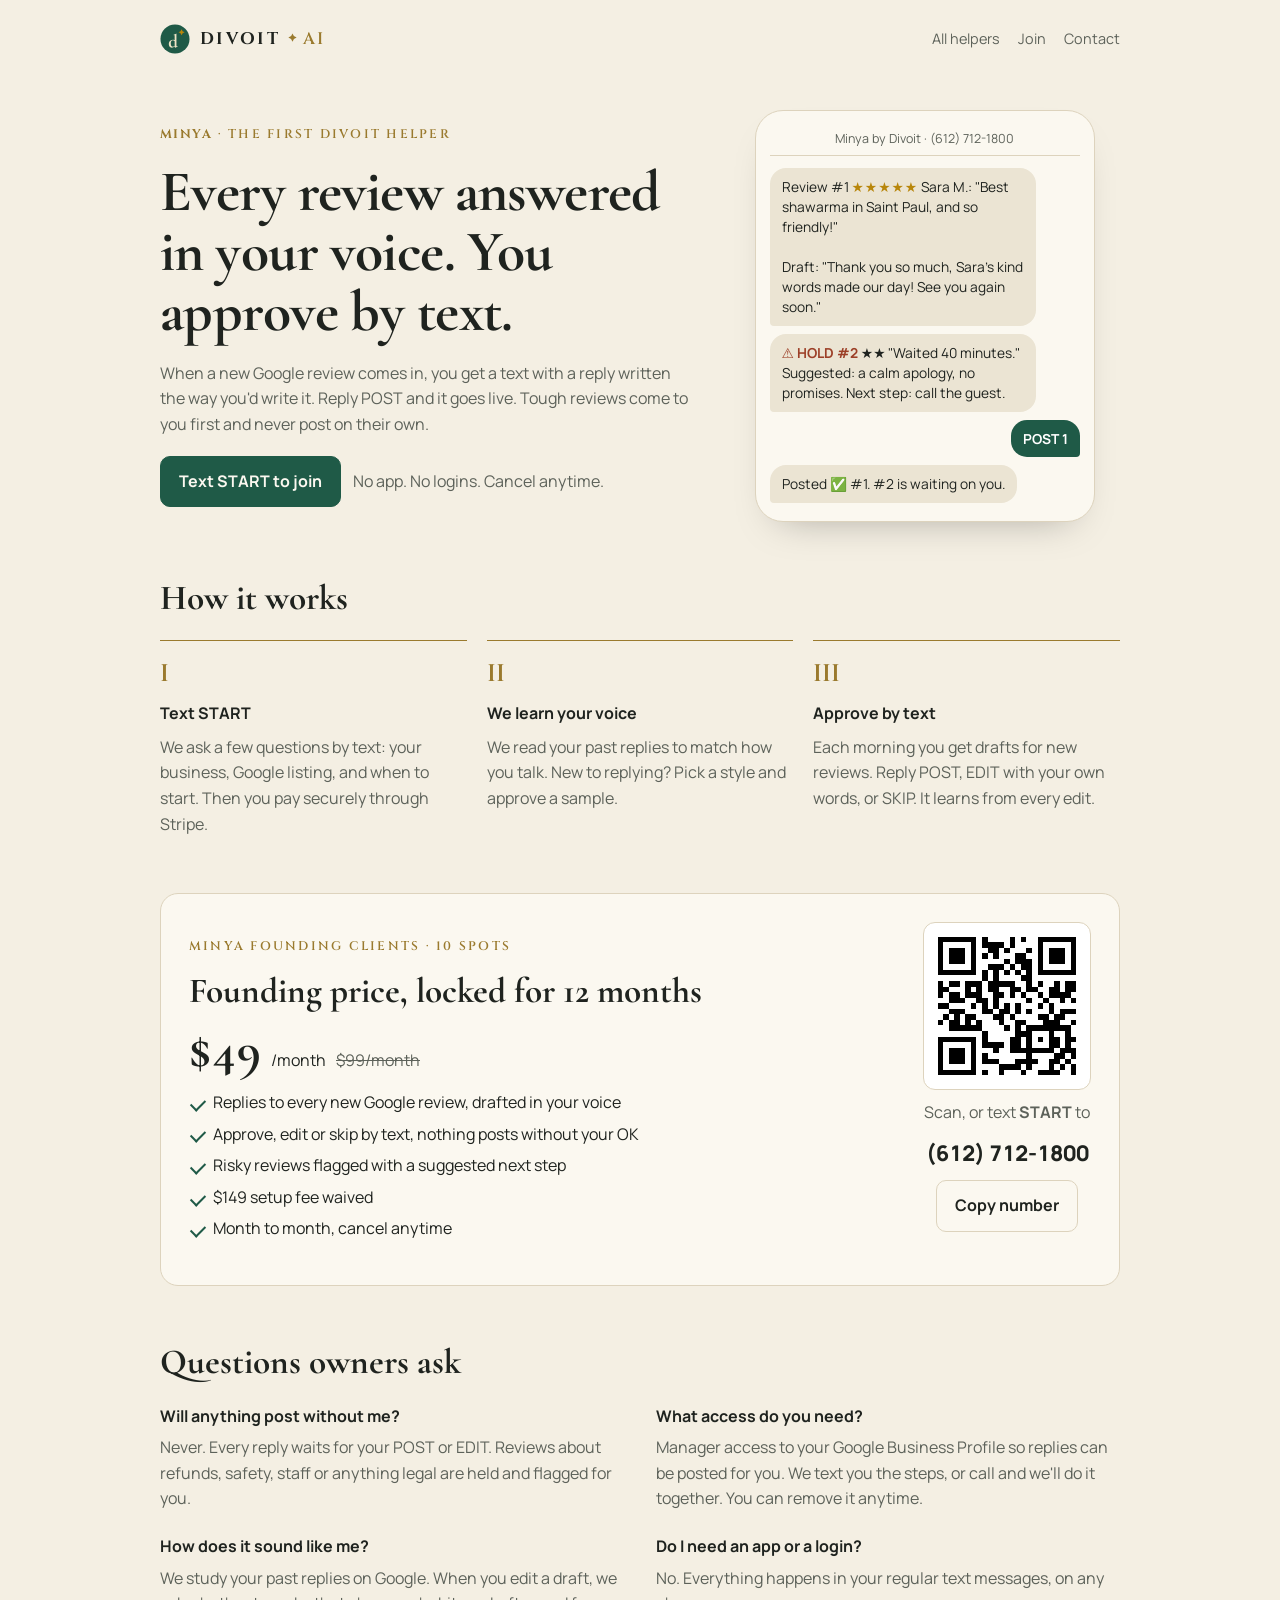
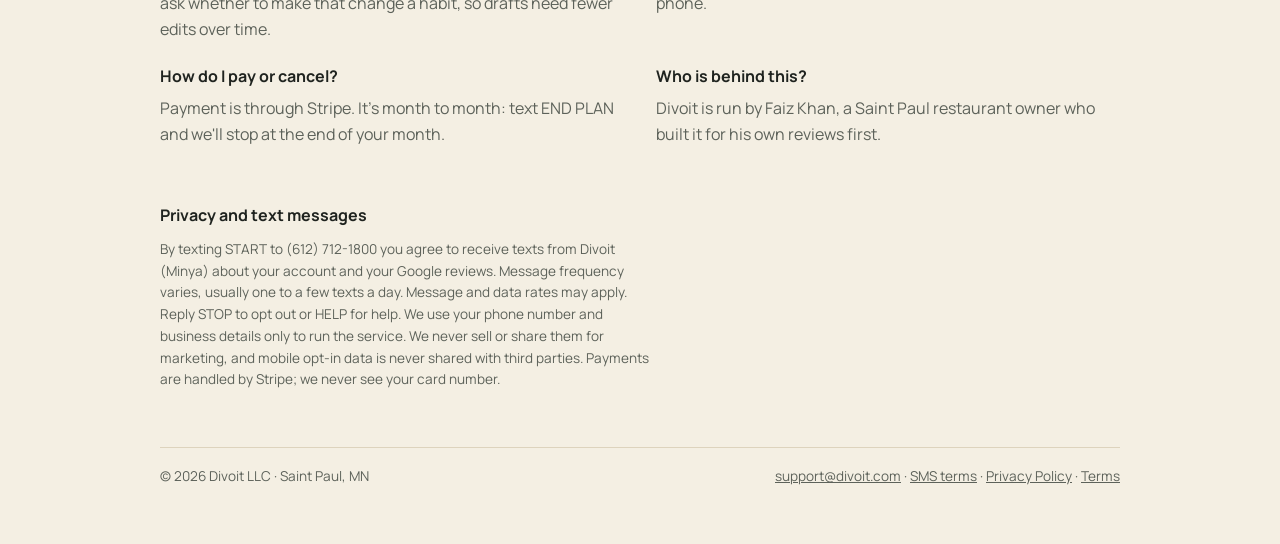
==== minya/index.html @ c3c73000 "Divoit AI mark: lowercase d with gold spark Co-Authored-By: Claude Opus 5.5 <noreply@anthropic.com> " ====
<!doctype html>
<html lang="en">
<head>
<meta charset="utf-8">
<meta name="viewport" content="width=device-width,initial-scale=1,viewport-fit=cover">
<title>Minya by Divoit · Google review replies you approve by text</title>
<meta name="description" content="Minya, the first Divoit helper, answers every Google review in your voice. You get a text, reply POST, and it goes live. Founding price $49/month.">
<meta property="og:title" content="Minya by Divoit · Google review replies you approve by text">
<meta property="og:description" content="Minya, the first Divoit helper, answers every Google review in your voice. You get a text, reply POST, and it goes live. Founding price $49/month.">
<meta property="og:url" content="https://divoit.com/minya/">
<meta property="og:type" content="website">
<link rel="canonical" href="https://divoit.com/minya/">
<link rel="icon" href="data:image/svg+xml,%3Csvg xmlns='http://www.w3.org/2000/svg' viewBox='0 0 64 64'%3E%3Ccircle cx='32' cy='32' r='31' fill='%231f5a47'/%3E%3Cpath d='M25.175236806495267 50.45940460081191Q23.42963464140731 50.45940460081191 21.988497970230043 49.52571041948579Q20.547361299052778 48.59201623815967 19.6745602165088 46.826116373477674Q18.801759133964822 45.06021650879567 18.801759133964822 42.54330175913396Q18.801759133964822 40.06698240866035 19.694857916102848 38.38227334235453Q20.58795669824087 36.69756427604871 21.988497970230043 35.68267929634641Q23.38903924221922 34.66779431664411 25.0128552097429 34.200947225981054Q26.636671177266578 33.734100135317995 28.098105548037893 33.734100135317995Q29.559539918809207 33.734100135317995 30.817997293640058 34.09945872801082Q32.07645466847091 34.46481732070365 33.09133964817321 34.99255751014885L32.15764546684709 38.2807848443843Q31.30514208389716 36.45399188092016 30.209066305818677 35.621786197564276Q29.112990527740195 34.78958051420839 27.48917456021651 34.78958051420839Q25.41880920162382 34.78958051420839 24.20094722598106 36.23071718538566Q22.9830852503383 37.67185385656292 22.9830852503383 41.24424898511502Q22.9830852503383 43.55818673883626 23.551420838971588 45.182002706359945Q24.119756427604877 46.80581867388363 25.134641407307175 47.658322056833555Q26.149526387009473 48.51082543978349 27.407983761840327 48.51082543978349Q29.03179972936401 48.51082543978349 30.24966170500677 47.61772665764546Q31.467523680649528 46.724627875507444 32.604194857916106 45.46617050067659L33.01014884979703 45.83152909336942Q32.15764546684709 46.80581867388363 31.00067658998647 47.88159675236807Q29.84370771312585 48.9573748308525 28.402571041948583 49.708389715832205Q26.961434370771315 50.45940460081191 25.175236806495267 50.45940460081191ZM35.080514208389715 21.027740189445193V45.22259810554804Q35.080514208389715 46.60284167794317 35.344384303112314 47.17117726657645Q35.60825439783491 47.73951285520974 36.21718538565629 47.73951285520974Q36.50135317997294 47.73951285520974 36.927604871447905 47.61772665764546Q37.35385656292287 47.49594046008119 37.88159675236807 47.292963464140726Q38.003382949932345 47.21177266576454 38.12516914749662 47.43504736129905Q38.2469553450609 47.658322056833555 38.16576454668471 47.73951285520974L32.563599458728014 50.45940460081191Q32.44181326116374 50.5 32.36062246278755 50.5Q31.954668470906633 50.5 31.60960757780785 49.4851150202977Q31.264546684709067 48.470230040595396 31.264546684709067 46.60284167794317V26.02097428958051Q31.264546684709067 24.640730717185384 31.020974289580515 24.011502029769957Q30.777401894451966 23.38227334235453 30.0872801082544 23.38227334235453Q29.80311231393776 23.38227334235453 29.417456021650885 23.504059539918806Q29.03179972936401 23.625845737483083 28.585250338294998 23.828822733423543Q28.42286874154263 23.869418132611635 28.301082543978353 23.625845737483083Q28.179296346414077 23.38227334235453 28.26048714479026 23.341677943166438L34.22801082543979 20.54059539918809Q34.30920162381597 20.499999999999996 34.39039242219216 20.499999999999996Q34.59336941813261 20.499999999999996 34.83694181326116 20.68267929634641Q35.080514208389715 20.865358592692825 35.080514208389715 21.027740189445193Z' fill='%23efe4c6'/%3E%3Cpath d='M46,11.0 Q47.3,16.2 52.5,17.5 Q47.3,18.8 46,24.0 Q44.7,18.8 39.5,17.5 Q44.7,16.2 46,11.0 Z' fill='%23e3b955'/%3E%3C/svg%3E">
<link rel="preconnect" href="https://fonts.googleapis.com">
<link rel="preconnect" href="https://fonts.gstatic.com" crossorigin>
<link rel="stylesheet" href="https://fonts.googleapis.com/css2?family=Cinzel:wght@500;600;700&family=Cormorant+Garamond:wght@600;700&family=Manrope:wght@400;500;600;700;800&display=swap">
<style>
:root{
  --bg:#f4efe3; --surface:#fbf8f0; --line:#ddd3bd; --fg:#1f231f; --muted:#5d625a;
  --accent:#1f5a47; --accent-ink:#fbf8f0; --gold:#9a7a2e; --gold-soft:#efe4c6;
  --bubble-in:#ebe4d3; --bubble-out:#1f5a47; --bubble-out-ink:#ffffff; --star:#b8860b; --hold:#9c3f27;
  --font-rune:"Cinzel", "Trajan Pro", Georgia, serif;
  --font-display:"Cormorant Garamond", Georgia, "Times New Roman", serif;
  --font-ui:"Manrope", ui-sans-serif, system-ui, -apple-system, "Segoe UI", sans-serif;
}
@media (prefers-color-scheme: dark){:root:not([data-theme="light"]){
  --bg:#121614; --surface:#1a201c; --line:#2f3832; --fg:#ece6d6; --muted:#a7a596;
  --accent:#6cc4a3; --accent-ink:#0f1512; --gold:#d6b765; --gold-soft:#2c2a1e;
  --bubble-in:#252c27; --bubble-out:#2f7d63; --bubble-out-ink:#ffffff; --star:#e3b955; --hold:#ec8a6c; color-scheme:dark}}
:root[data-theme="dark"]{
  --bg:#121614; --surface:#1a201c; --line:#2f3832; --fg:#ece6d6; --muted:#a7a596;
  --accent:#6cc4a3; --accent-ink:#0f1512; --gold:#d6b765; --gold-soft:#2c2a1e;
  --bubble-in:#252c27; --bubble-out:#2f7d63; --bubble-out-ink:#ffffff; --star:#e3b955; --hold:#ec8a6c; color-scheme:dark}
*{box-sizing:border-box}
body{margin:0;background:var(--bg);color:var(--fg);font-family:var(--font-ui);font-size:16px;line-height:1.6;
  padding-left:max(16px, env(safe-area-inset-left, 0px));padding-right:max(16px, env(safe-area-inset-right, 0px));padding-block:24px 56px}
.wrap{max-width:960px;margin:0 auto;display:flex;flex-direction:column;gap:56px}
h1,h2,h3{margin:0;text-wrap:balance}
h1{font-family:var(--font-display);font-weight:700;font-size:clamp(2.3rem,5.4vw,3.6rem);line-height:1.04;letter-spacing:-0.01em}
h2{font-family:var(--font-display);font-weight:700;font-size:clamp(1.6rem,3.2vw,2.2rem);line-height:1.12}
h3{font-size:1rem;font-weight:700}
p{margin:0;max-width:62ch}
a{color:inherit}
.muted{color:var(--muted)}
.eyebrow{font-family:var(--font-rune);font-size:.78rem;letter-spacing:.18em;text-transform:uppercase;font-weight:600;color:var(--gold)}
.top{display:flex;justify-content:space-between;align-items:center;gap:12px;flex-wrap:wrap}
.brand{display:flex;align-items:center;gap:10px;font-family:var(--font-rune);font-weight:700;letter-spacing:.14em;text-decoration:none;font-size:1.05rem}
.brand svg{width:30px;height:30px;flex:none}.brand span svg{width:9px;height:9px;display:inline-block;vertical-align:.12em}
.nav{display:flex;gap:18px;font-size:.9rem}
.nav a{text-decoration:none;color:var(--muted)}
.nav a:hover{color:var(--fg)}
.rule{display:flex;align-items:center;gap:14px;color:var(--gold)}
.rule::before,.rule::after{content:"";flex:1;height:1px;background:linear-gradient(90deg,transparent,var(--gold),transparent);opacity:.7}
.rule span{font-size:.9rem;letter-spacing:.4em}
.btn{font:inherit;font-weight:700;border-radius:10px;padding:12px 18px;border:1px solid var(--accent);background:var(--accent);color:var(--accent-ink);text-decoration:none;cursor:pointer;display:inline-flex;align-items:center;gap:8px}
.btn.ghost{background:transparent;color:var(--fg);border-color:var(--line)}
.btn:focus-visible,a:focus-visible{outline:2px solid var(--accent);outline-offset:3px}
.num{font-variant-numeric:tabular-nums;font-weight:800}
footer{border-top:1px solid var(--line);padding-top:18px;font-size:.85rem;color:var(--muted);display:flex;flex-wrap:wrap;justify-content:space-between;gap:10px}
/* phone demo */
.phone{background:var(--surface);border:1px solid var(--line);border-radius:28px;padding:18px 14px;display:flex;flex-direction:column;gap:8px;max-width:340px;width:100%;justify-self:center;box-shadow:0 18px 40px -24px rgba(0,0,0,.35)}
.phone-top{text-align:center;font-size:.78rem;color:var(--muted);padding-bottom:6px;border-bottom:1px solid var(--line);margin-bottom:4px}
.b{max-width:86%;padding:9px 12px;border-radius:16px;font-size:.86rem;line-height:1.45}
.b.in{background:var(--bubble-in);align-self:flex-start;border-bottom-left-radius:4px}
.b.out{background:var(--bubble-out);color:var(--bubble-out-ink);align-self:flex-end;border-bottom-right-radius:4px;font-weight:700}
.stars{color:var(--star);letter-spacing:1px}
.hold{color:var(--hold);font-weight:700}
/* steps */
.steps{display:grid;grid-template-columns:repeat(3,minmax(0,1fr));gap:20px}
.step{display:flex;flex-direction:column;gap:8px;padding-top:14px;border-top:1px solid var(--gold)}
.step .n{font-family:var(--font-rune);font-weight:600;font-size:1.5rem;color:var(--gold)}
/* offer */
.offer{background:var(--surface);border:1px solid var(--line);border-radius:18px;padding:28px;display:grid;grid-template-columns:1fr auto;gap:28px;align-items:center}
.offer-copy{display:flex;flex-direction:column;gap:14px;min-width:0}
.price{display:flex;align-items:baseline;gap:10px;flex-wrap:wrap}
.price b{font-family:var(--font-display);font-size:3.2rem;line-height:1}
.price s{color:var(--muted)}
ul.ticks{list-style:none;margin:0;padding:0;display:flex;flex-direction:column;gap:6px}
ul.ticks li{padding-left:24px;position:relative}
ul.ticks li::before{content:"";position:absolute;left:2px;top:.55em;width:12px;height:7px;border-left:2px solid var(--accent);border-bottom:2px solid var(--accent);transform:rotate(-45deg)}
.join{display:flex;flex-direction:column;align-items:center;gap:10px;text-align:center}
.qr{width:168px;height:168px;background:#fff;border-radius:12px;padding:8px;border:1px solid var(--line);image-rendering:pixelated}
.phone-num{font-size:1.35rem}
.copy-note{font-size:.8rem;color:var(--muted);min-height:1.2em}
/* faq */
.faq{display:grid;grid-template-columns:repeat(2,minmax(0,1fr));gap:22px 32px}
.faq div{display:flex;flex-direction:column;gap:6px}
.legal{display:flex;flex-direction:column;gap:10px;font-size:.85rem;color:var(--muted)}
.legal h3{color:var(--fg)}
@media (max-width:760px){
  .hero,.offer{grid-template-columns:1fr}
  .steps,.faq{grid-template-columns:1fr}
  .wrap{gap:44px}
}

.hero{display:grid;grid-template-columns:1.15fr .85fr;gap:40px;align-items:center}
.hero-copy{display:flex;flex-direction:column;gap:18px;min-width:0}
.cta-row{display:flex;flex-wrap:wrap;gap:12px;align-items:center}
.pname{font-family:var(--font-rune);letter-spacing:.12em;font-weight:700;color:var(--gold)}
@media (max-width:760px){.hero,.offer{grid-template-columns:1fr}}
</style>
</head>
<body>
<div class="wrap">
  <div class="top">
    <a class="brand" href="/" aria-label="Divoit AI"><svg viewBox="0 0 64 64" aria-hidden="true"><circle cx="32" cy="32" r="31" fill="var(--accent)"/><path d="M25.175236806495267 50.45940460081191Q23.42963464140731 50.45940460081191 21.988497970230043 49.52571041948579Q20.547361299052778 48.59201623815967 19.6745602165088 46.826116373477674Q18.801759133964822 45.06021650879567 18.801759133964822 42.54330175913396Q18.801759133964822 40.06698240866035 19.694857916102848 38.38227334235453Q20.58795669824087 36.69756427604871 21.988497970230043 35.68267929634641Q23.38903924221922 34.66779431664411 25.0128552097429 34.200947225981054Q26.636671177266578 33.734100135317995 28.098105548037893 33.734100135317995Q29.559539918809207 33.734100135317995 30.817997293640058 34.09945872801082Q32.07645466847091 34.46481732070365 33.09133964817321 34.99255751014885L32.15764546684709 38.2807848443843Q31.30514208389716 36.45399188092016 30.209066305818677 35.621786197564276Q29.112990527740195 34.78958051420839 27.48917456021651 34.78958051420839Q25.41880920162382 34.78958051420839 24.20094722598106 36.23071718538566Q22.9830852503383 37.67185385656292 22.9830852503383 41.24424898511502Q22.9830852503383 43.55818673883626 23.551420838971588 45.182002706359945Q24.119756427604877 46.80581867388363 25.134641407307175 47.658322056833555Q26.149526387009473 48.51082543978349 27.407983761840327 48.51082543978349Q29.03179972936401 48.51082543978349 30.24966170500677 47.61772665764546Q31.467523680649528 46.724627875507444 32.604194857916106 45.46617050067659L33.01014884979703 45.83152909336942Q32.15764546684709 46.80581867388363 31.00067658998647 47.88159675236807Q29.84370771312585 48.9573748308525 28.402571041948583 49.708389715832205Q26.961434370771315 50.45940460081191 25.175236806495267 50.45940460081191ZM35.080514208389715 21.027740189445193V45.22259810554804Q35.080514208389715 46.60284167794317 35.344384303112314 47.17117726657645Q35.60825439783491 47.73951285520974 36.21718538565629 47.73951285520974Q36.50135317997294 47.73951285520974 36.927604871447905 47.61772665764546Q37.35385656292287 47.49594046008119 37.88159675236807 47.292963464140726Q38.003382949932345 47.21177266576454 38.12516914749662 47.43504736129905Q38.2469553450609 47.658322056833555 38.16576454668471 47.73951285520974L32.563599458728014 50.45940460081191Q32.44181326116374 50.5 32.36062246278755 50.5Q31.954668470906633 50.5 31.60960757780785 49.4851150202977Q31.264546684709067 48.470230040595396 31.264546684709067 46.60284167794317V26.02097428958051Q31.264546684709067 24.640730717185384 31.020974289580515 24.011502029769957Q30.777401894451966 23.38227334235453 30.0872801082544 23.38227334235453Q29.80311231393776 23.38227334235453 29.417456021650885 23.504059539918806Q29.03179972936401 23.625845737483083 28.585250338294998 23.828822733423543Q28.42286874154263 23.869418132611635 28.301082543978353 23.625845737483083Q28.179296346414077 23.38227334235453 28.26048714479026 23.341677943166438L34.22801082543979 20.54059539918809Q34.30920162381597 20.499999999999996 34.39039242219216 20.499999999999996Q34.59336941813261 20.499999999999996 34.83694181326116 20.68267929634641Q35.080514208389715 20.865358592692825 35.080514208389715 21.027740189445193Z" fill="var(--gold-soft)"/><path d="M46,11.0 Q47.3,16.2 52.5,17.5 Q47.3,18.8 46,24.0 Q44.7,18.8 39.5,17.5 Q44.7,16.2 46,11.0 Z" fill="var(--star)"/></svg><span>DIVOIT<svg viewBox="0 0 12 12" aria-hidden="true" style="margin:0 .35em 0 .45em"><path d="M6,0.5 Q7.1,4.9 11.5,6 Q7.1,7.1 6,11.5 Q4.9,7.1 0.5,6 Q4.9,4.9 6,0.5 Z" fill="var(--gold)"/></svg><span style="color:var(--gold);font-weight:600">AI</span></span></a>
    <nav class="nav" aria-label="Main"><a href="/#helpers">All helpers</a><a href="#join">Join</a><a href="mailto:support@divoit.com">Contact</a></nav>
  </div>

  <section class="hero">
    <div class="hero-copy">
      <span class="eyebrow"><span class="pname">Minya</span> · the first Divoit helper</span>
      <h1>Every review answered in your voice. You approve by text.</h1>
      <p class="muted">When a new Google review comes in, you get a text with a reply written the way you'd write it. Reply POST and it goes live. Tough reviews come to you first and never post on their own.</p>
      <div class="cta-row">
        <a class="btn" href="sms:+16127121800?&amp;body=START" id="smsBtn">Text START to join</a>
        <span class="muted">No app. No logins. Cancel anytime.</span>
      </div>
    </div>
    <div class="phone" aria-label="Example text conversation">
      <div class="phone-top">Minya by Divoit · (612) 712-1800</div>
      <div class="b in">Review #1 <span class="stars">★★★★★</span> Sara M.: "Best shawarma in Saint Paul, and so friendly!"<br><br>Draft: "Thank you so much, Sara's kind words made our day! See you again soon."</div>
      <div class="b in"><span class="hold">⚠️ HOLD #2</span> ★★ "Waited 40 minutes."<br>Suggested: a calm apology, no promises. Next step: call the guest.</div>
      <div class="b out">POST 1</div>
      <div class="b in">Posted ✅ #1. #2 is waiting on you.</div>
    </div>
  </section>

  <section aria-labelledby="howH" style="display:flex;flex-direction:column;gap:22px">
    <h2 id="howH">How it works</h2>
    <div class="steps">
      <div class="step"><span class="n">I</span><h3>Text START</h3><p class="muted">We ask a few questions by text: your business, Google listing, and when to start. Then you pay securely through Stripe.</p></div>
      <div class="step"><span class="n">II</span><h3>We learn your voice</h3><p class="muted">We read your past replies to match how you talk. New to replying? Pick a style and approve a sample.</p></div>
      <div class="step"><span class="n">III</span><h3>Approve by text</h3><p class="muted">Each morning you get drafts for new reviews. Reply POST, EDIT with your own words, or SKIP. It learns from every edit.</p></div>
    </div>
  </section>

  <section class="offer" id="join" aria-labelledby="offerH">
    <div class="offer-copy">
      <span class="eyebrow">Minya founding clients · 10 spots</span>
      <h2 id="offerH">Founding price, locked for 12 months</h2>
      <div class="price"><b class="num">$49</b><span>/month</span><s>$99/month</s></div>
      <ul class="ticks">
        <li>Replies to every new Google review, drafted in your voice</li>
        <li>Approve, edit or skip by text, nothing posts without your OK</li>
        <li>Risky reviews flagged with a suggested next step</li>
        <li>$149 setup fee waived</li>
        <li>Month to month, cancel anytime</li>
      </ul>
    </div>
    <div class="join">
      <img class="qr" alt="QR code that opens a text to (612) 712-1800 with START" src="[data-uri]">
      <span class="muted">Scan, or text <b>START</b> to</span>
      <span class="phone-num num" id="num">(612) 712-1800</span>
      <button class="btn ghost" type="button" id="copyBtn">Copy number</button>
      <span class="copy-note" id="copyNote" aria-live="polite"></span>
    </div>
  </section>

  <section aria-labelledby="faqH" style="display:flex;flex-direction:column;gap:22px">
    <h2 id="faqH">Questions owners ask</h2>
    <div class="faq">
      <div><h3>Will anything post without me?</h3><p class="muted">Never. Every reply waits for your POST or EDIT. Reviews about refunds, safety, staff or anything legal are held and flagged for you.</p></div>
      <div><h3>What access do you need?</h3><p class="muted">Manager access to your Google Business Profile so replies can be posted for you. We text you the steps, or call and we'll do it together. You can remove it anytime.</p></div>
      <div><h3>How does it sound like me?</h3><p class="muted">We study your past replies on Google. When you edit a draft, we ask whether to make that change a habit, so drafts need fewer edits over time.</p></div>
      <div><h3>Do I need an app or a login?</h3><p class="muted">No. Everything happens in your regular text messages, on any phone.</p></div>
      <div><h3>How do I pay or cancel?</h3><p class="muted">Payment is through Stripe. It's month to month: text END PLAN and we'll stop at the end of your month.</p></div>
      <div><h3>Who is behind this?</h3><p class="muted">Divoit is run by Faiz Khan, a Saint Paul restaurant owner who built it for his own reviews first.</p></div>
    </div>
  </section>

  <section class="legal" id="privacy" aria-labelledby="privH">
    <h3 id="privH">Privacy and text messages</h3>
    <p>By texting START to (612) 712-1800 you agree to receive texts from Divoit (Minya) about your account and your Google reviews. Message frequency varies, usually one to a few texts a day. Message and data rates may apply. Reply STOP to opt out or HELP for help. We use your phone number and business details only to run the service. We never sell or share them for marketing, and mobile opt-in data is never shared with third parties. Payments are handled by Stripe; we never see your card number.</p>
  </section>

  <footer><span>© 2026 Divoit LLC · Saint Paul, MN</span><span><a href="mailto:support@divoit.com">support@divoit.com</a> · <a href="#privacy">SMS terms</a> · <a href="/privacy/">Privacy Policy</a> · <a href="/terms/">Terms</a></span></footer>
</div>

<script>
document.getElementById("copyBtn").addEventListener("click", async () => {
  const note = document.getElementById("copyNote");
  try { await navigator.clipboard.writeText("+16127121800"); note.textContent = "Number copied. Text START to it."; }
  catch (e) {
    const r = document.createRange(); r.selectNodeContents(document.getElementById("num"));
    const s = getSelection(); s.removeAllRanges(); s.addRange(r);
    note.textContent = "Number selected. Copy it, then text START.";
  }
});
</script>
</body>
</html>
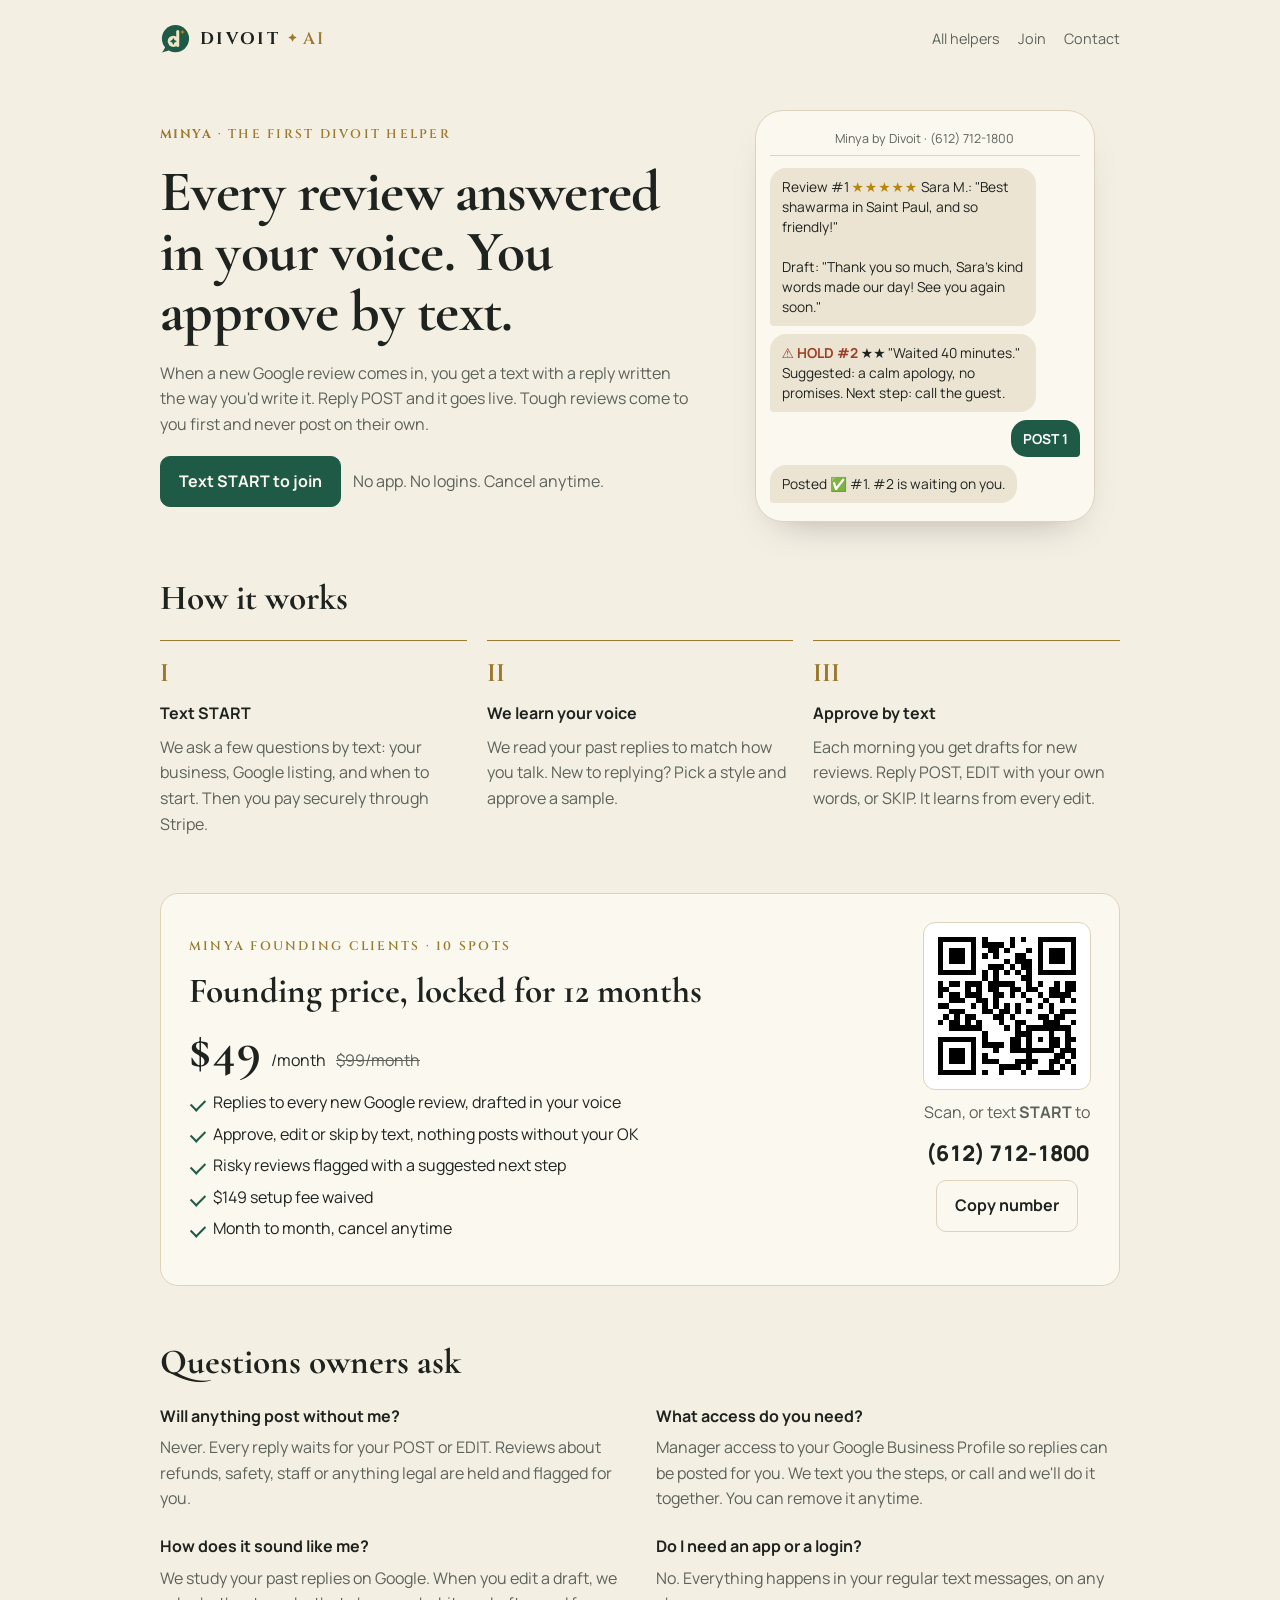
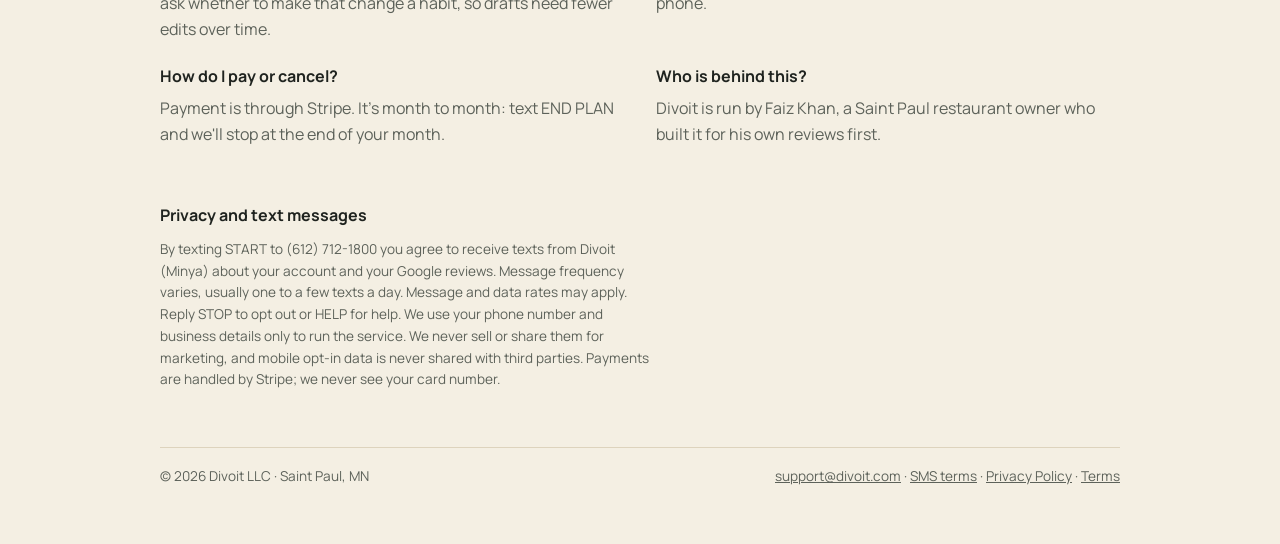
==== commit b9fe0713: "Divoit AI mark: chat-bubble badge with spark-hollow d Co-Authored-By: Claude Opus 5.5 <noreply@anthr" ====
--- a/minya/index.html
+++ b/minya/index.html
@@ -10,7 +10,7 @@
 <meta property="og:url" content="https://divoit.com/minya/">
 <meta property="og:type" content="website">
 <link rel="canonical" href="https://divoit.com/minya/">
-<link rel="icon" href="data:image/svg+xml,%3Csvg xmlns='http://www.w3.org/2000/svg' viewBox='0 0 64 64'%3E%3Ccircle cx='32' cy='32' r='31' fill='%231f5a47'/%3E%3Cpath d='M25.175236806495267 50.45940460081191Q23.42963464140731 50.45940460081191 21.988497970230043 49.52571041948579Q20.547361299052778 48.59201623815967 19.6745602165088 46.826116373477674Q18.801759133964822 45.06021650879567 18.801759133964822 42.54330175913396Q18.801759133964822 40.06698240866035 19.694857916102848 38.38227334235453Q20.58795669824087 36.69756427604871 21.988497970230043 35.68267929634641Q23.38903924221922 34.66779431664411 25.0128552097429 34.200947225981054Q26.636671177266578 33.734100135317995 28.098105548037893 33.734100135317995Q29.559539918809207 33.734100135317995 30.817997293640058 34.09945872801082Q32.07645466847091 34.46481732070365 33.09133964817321 34.99255751014885L32.15764546684709 38.2807848443843Q31.30514208389716 36.45399188092016 30.209066305818677 35.621786197564276Q29.112990527740195 34.78958051420839 27.48917456021651 34.78958051420839Q25.41880920162382 34.78958051420839 24.20094722598106 36.23071718538566Q22.9830852503383 37.67185385656292 22.9830852503383 41.24424898511502Q22.9830852503383 43.55818673883626 23.551420838971588 45.182002706359945Q24.119756427604877 46.80581867388363 25.134641407307175 47.658322056833555Q26.149526387009473 48.51082543978349 27.407983761840327 48.51082543978349Q29.03179972936401 48.51082543978349 30.24966170500677 47.61772665764546Q31.467523680649528 46.724627875507444 32.604194857916106 45.46617050067659L33.01014884979703 45.83152909336942Q32.15764546684709 46.80581867388363 31.00067658998647 47.88159675236807Q29.84370771312585 48.9573748308525 28.402571041948583 49.708389715832205Q26.961434370771315 50.45940460081191 25.175236806495267 50.45940460081191ZM35.080514208389715 21.027740189445193V45.22259810554804Q35.080514208389715 46.60284167794317 35.344384303112314 47.17117726657645Q35.60825439783491 47.73951285520974 36.21718538565629 47.73951285520974Q36.50135317997294 47.73951285520974 36.927604871447905 47.61772665764546Q37.35385656292287 47.49594046008119 37.88159675236807 47.292963464140726Q38.003382949932345 47.21177266576454 38.12516914749662 47.43504736129905Q38.2469553450609 47.658322056833555 38.16576454668471 47.73951285520974L32.563599458728014 50.45940460081191Q32.44181326116374 50.5 32.36062246278755 50.5Q31.954668470906633 50.5 31.60960757780785 49.4851150202977Q31.264546684709067 48.470230040595396 31.264546684709067 46.60284167794317V26.02097428958051Q31.264546684709067 24.640730717185384 31.020974289580515 24.011502029769957Q30.777401894451966 23.38227334235453 30.0872801082544 23.38227334235453Q29.80311231393776 23.38227334235453 29.417456021650885 23.504059539918806Q29.03179972936401 23.625845737483083 28.585250338294998 23.828822733423543Q28.42286874154263 23.869418132611635 28.301082543978353 23.625845737483083Q28.179296346414077 23.38227334235453 28.26048714479026 23.341677943166438L34.22801082543979 20.54059539918809Q34.30920162381597 20.499999999999996 34.39039242219216 20.499999999999996Q34.59336941813261 20.499999999999996 34.83694181326116 20.68267929634641Q35.080514208389715 20.865358592692825 35.080514208389715 21.027740189445193Z' fill='%23efe4c6'/%3E%3Cpath d='M46,11.0 Q47.3,16.2 52.5,17.5 Q47.3,18.8 46,24.0 Q44.7,18.8 39.5,17.5 Q44.7,16.2 46,11.0 Z' fill='%23e3b955'/%3E%3C/svg%3E">
+<link rel="icon" href="data:image/svg+xml,%3Csvg xmlns='http://www.w3.org/2000/svg' viewBox='0 0 64 64'%3E%3Ccircle cx='33' cy='31' r='29' fill='%231f5a47'/%3E%3Cpath d='M12,46 Q9,57 3,61 Q15,60 22,54 Z' fill='%231f5a47'/%3E%3Ccircle cx='28.5' cy='37' r='12' fill='%23efe4c6'/%3E%3Crect x='34.6' y='13' width='6.4' height='36' rx='3.2' fill='%23efe4c6'/%3E%3Cpath d='M28.5,29.3 Q29.809,35.691 36.2,37 Q29.809,38.309 28.5,44.7 Q27.191,38.309 20.8,37 Q27.191,35.691 28.5,29.3 Z' fill='%231f5a47'/%3E%3Cpath d='M48,12.2 Q48.96,16.04 52.8,17 Q48.96,17.96 48,21.8 Q47.04,17.96 43.2,17 Q47.04,16.04 48,12.2 Z' fill='%23e3b955'/%3E%3C/svg%3E">
 <link rel="preconnect" href="https://fonts.googleapis.com">
 <link rel="preconnect" href="https://fonts.gstatic.com" crossorigin>
 <link rel="stylesheet" href="https://fonts.googleapis.com/css2?family=Cinzel:wght@500;600;700&family=Cormorant+Garamond:wght@600;700&family=Manrope:wght@400;500;600;700;800&display=swap">
@@ -103,7 +103,7 @@
 <body>
 <div class="wrap">
   <div class="top">
-    <a class="brand" href="/" aria-label="Divoit AI"><svg viewBox="0 0 64 64" aria-hidden="true"><circle cx="32" cy="32" r="31" fill="var(--accent)"/><path d="M25.175236806495267 50.45940460081191Q23.42963464140731 50.45940460081191 21.988497970230043 49.52571041948579Q20.547361299052778 48.59201623815967 19.6745602165088 46.826116373477674Q18.801759133964822 45.06021650879567 18.801759133964822 42.54330175913396Q18.801759133964822 40.06698240866035 19.694857916102848 38.38227334235453Q20.58795669824087 36.69756427604871 21.988497970230043 35.68267929634641Q23.38903924221922 34.66779431664411 25.0128552097429 34.200947225981054Q26.636671177266578 33.734100135317995 28.098105548037893 33.734100135317995Q29.559539918809207 33.734100135317995 30.817997293640058 34.09945872801082Q32.07645466847091 34.46481732070365 33.09133964817321 34.99255751014885L32.15764546684709 38.2807848443843Q31.30514208389716 36.45399188092016 30.209066305818677 35.621786197564276Q29.112990527740195 34.78958051420839 27.48917456021651 34.78958051420839Q25.41880920162382 34.78958051420839 24.20094722598106 36.23071718538566Q22.9830852503383 37.67185385656292 22.9830852503383 41.24424898511502Q22.9830852503383 43.55818673883626 23.551420838971588 45.182002706359945Q24.119756427604877 46.80581867388363 25.134641407307175 47.658322056833555Q26.149526387009473 48.51082543978349 27.407983761840327 48.51082543978349Q29.03179972936401 48.51082543978349 30.24966170500677 47.61772665764546Q31.467523680649528 46.724627875507444 32.604194857916106 45.46617050067659L33.01014884979703 45.83152909336942Q32.15764546684709 46.80581867388363 31.00067658998647 47.88159675236807Q29.84370771312585 48.9573748308525 28.402571041948583 49.708389715832205Q26.961434370771315 50.45940460081191 25.175236806495267 50.45940460081191ZM35.080514208389715 21.027740189445193V45.22259810554804Q35.080514208389715 46.60284167794317 35.344384303112314 47.17117726657645Q35.60825439783491 47.73951285520974 36.21718538565629 47.73951285520974Q36.50135317997294 47.73951285520974 36.927604871447905 47.61772665764546Q37.35385656292287 47.49594046008119 37.88159675236807 47.292963464140726Q38.003382949932345 47.21177266576454 38.12516914749662 47.43504736129905Q38.2469553450609 47.658322056833555 38.16576454668471 47.73951285520974L32.563599458728014 50.45940460081191Q32.44181326116374 50.5 32.36062246278755 50.5Q31.954668470906633 50.5 31.60960757780785 49.4851150202977Q31.264546684709067 48.470230040595396 31.264546684709067 46.60284167794317V26.02097428958051Q31.264546684709067 24.640730717185384 31.020974289580515 24.011502029769957Q30.777401894451966 23.38227334235453 30.0872801082544 23.38227334235453Q29.80311231393776 23.38227334235453 29.417456021650885 23.504059539918806Q29.03179972936401 23.625845737483083 28.585250338294998 23.828822733423543Q28.42286874154263 23.869418132611635 28.301082543978353 23.625845737483083Q28.179296346414077 23.38227334235453 28.26048714479026 23.341677943166438L34.22801082543979 20.54059539918809Q34.30920162381597 20.499999999999996 34.39039242219216 20.499999999999996Q34.59336941813261 20.499999999999996 34.83694181326116 20.68267929634641Q35.080514208389715 20.865358592692825 35.080514208389715 21.027740189445193Z" fill="var(--gold-soft)"/><path d="M46,11.0 Q47.3,16.2 52.5,17.5 Q47.3,18.8 46,24.0 Q44.7,18.8 39.5,17.5 Q44.7,16.2 46,11.0 Z" fill="var(--star)"/></svg><span>DIVOIT<svg viewBox="0 0 12 12" aria-hidden="true" style="margin:0 .35em 0 .45em"><path d="M6,0.5 Q7.1,4.9 11.5,6 Q7.1,7.1 6,11.5 Q4.9,7.1 0.5,6 Q4.9,4.9 6,0.5 Z" fill="var(--gold)"/></svg><span style="color:var(--gold);font-weight:600">AI</span></span></a>
+    <a class="brand" href="/" aria-label="Divoit AI"><svg viewBox="0 0 64 64" aria-hidden="true"><circle cx="33" cy="31" r="29" fill="var(--accent)"/><path d="M12,46 Q9,57 3,61 Q15,60 22,54 Z" fill="var(--accent)"/><circle cx="28.5" cy="37" r="12" fill="var(--gold-soft)"/><rect x="34.6" y="13" width="6.4" height="36" rx="3.2" fill="var(--gold-soft)"/><path d="M28.5,29.3 Q29.809,35.691 36.2,37 Q29.809,38.309 28.5,44.7 Q27.191,38.309 20.8,37 Q27.191,35.691 28.5,29.3 Z" fill="var(--accent)"/><path d="M48,12.2 Q48.96,16.04 52.8,17 Q48.96,17.96 48,21.8 Q47.04,17.96 43.2,17 Q47.04,16.04 48,12.2 Z" fill="var(--star)"/></svg><span>DIVOIT<svg viewBox="0 0 12 12" aria-hidden="true" style="margin:0 .35em 0 .45em"><path d="M6,0.5 Q7.1,4.9 11.5,6 Q7.1,7.1 6,11.5 Q4.9,7.1 0.5,6 Q4.9,4.9 6,0.5 Z" fill="var(--gold)"/></svg><span style="color:var(--gold);font-weight:600">AI</span></span></a>
     <nav class="nav" aria-label="Main"><a href="/#helpers">All helpers</a><a href="#join">Join</a><a href="mailto:support@divoit.com">Contact</a></nav>
   </div>
 
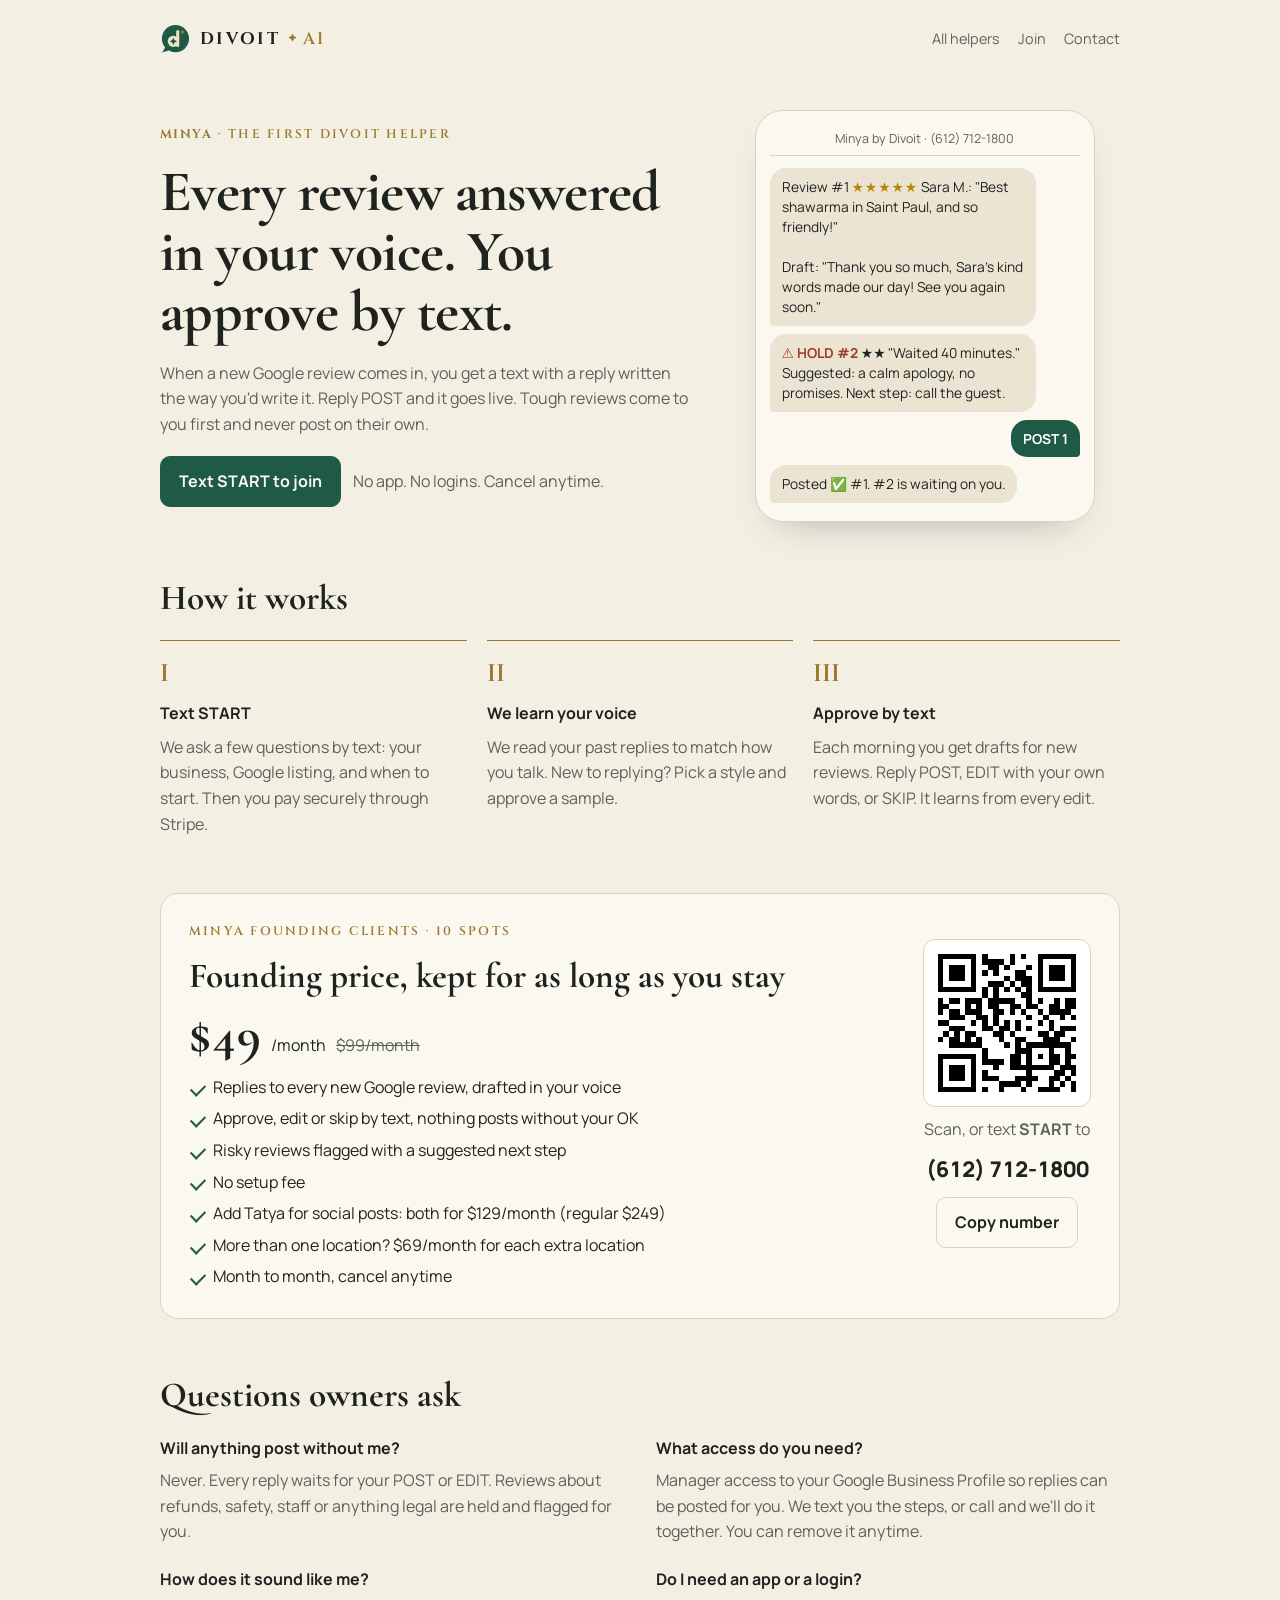
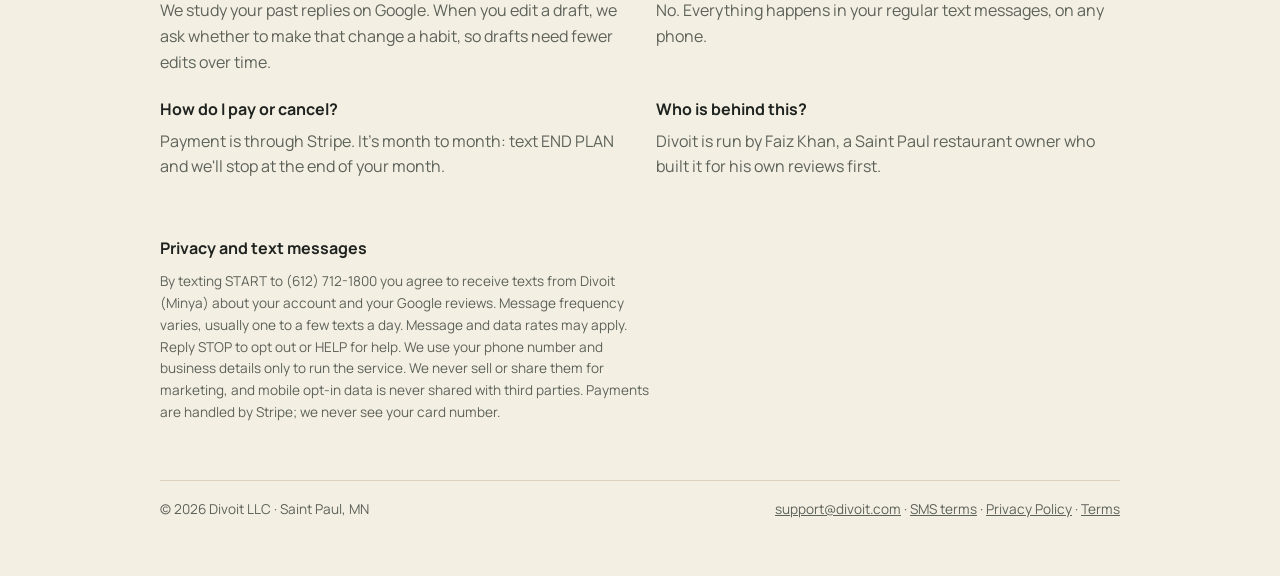
==== commit acfa5759: "Pricing update: no Minya setup fee, Minya+Tatya bundle, extra locations, founding price kept while a" ====
--- a/minya/index.html
+++ b/minya/index.html
@@ -138,13 +138,15 @@
   <section class="offer" id="join" aria-labelledby="offerH">
     <div class="offer-copy">
       <span class="eyebrow">Minya founding clients · 10 spots</span>
-      <h2 id="offerH">Founding price, locked for 12 months</h2>
+      <h2 id="offerH">Founding price, kept for as long as you stay</h2>
       <div class="price"><b class="num">$49</b><span>/month</span><s>$99/month</s></div>
       <ul class="ticks">
         <li>Replies to every new Google review, drafted in your voice</li>
         <li>Approve, edit or skip by text, nothing posts without your OK</li>
         <li>Risky reviews flagged with a suggested next step</li>
-        <li>$149 setup fee waived</li>
+        <li>No setup fee</li>
+        <li>Add Tatya for social posts: both for $129/month (regular $249)</li>
+        <li>More than one location? $69/month for each extra location</li>
         <li>Month to month, cancel anytime</li>
       </ul>
     </div>
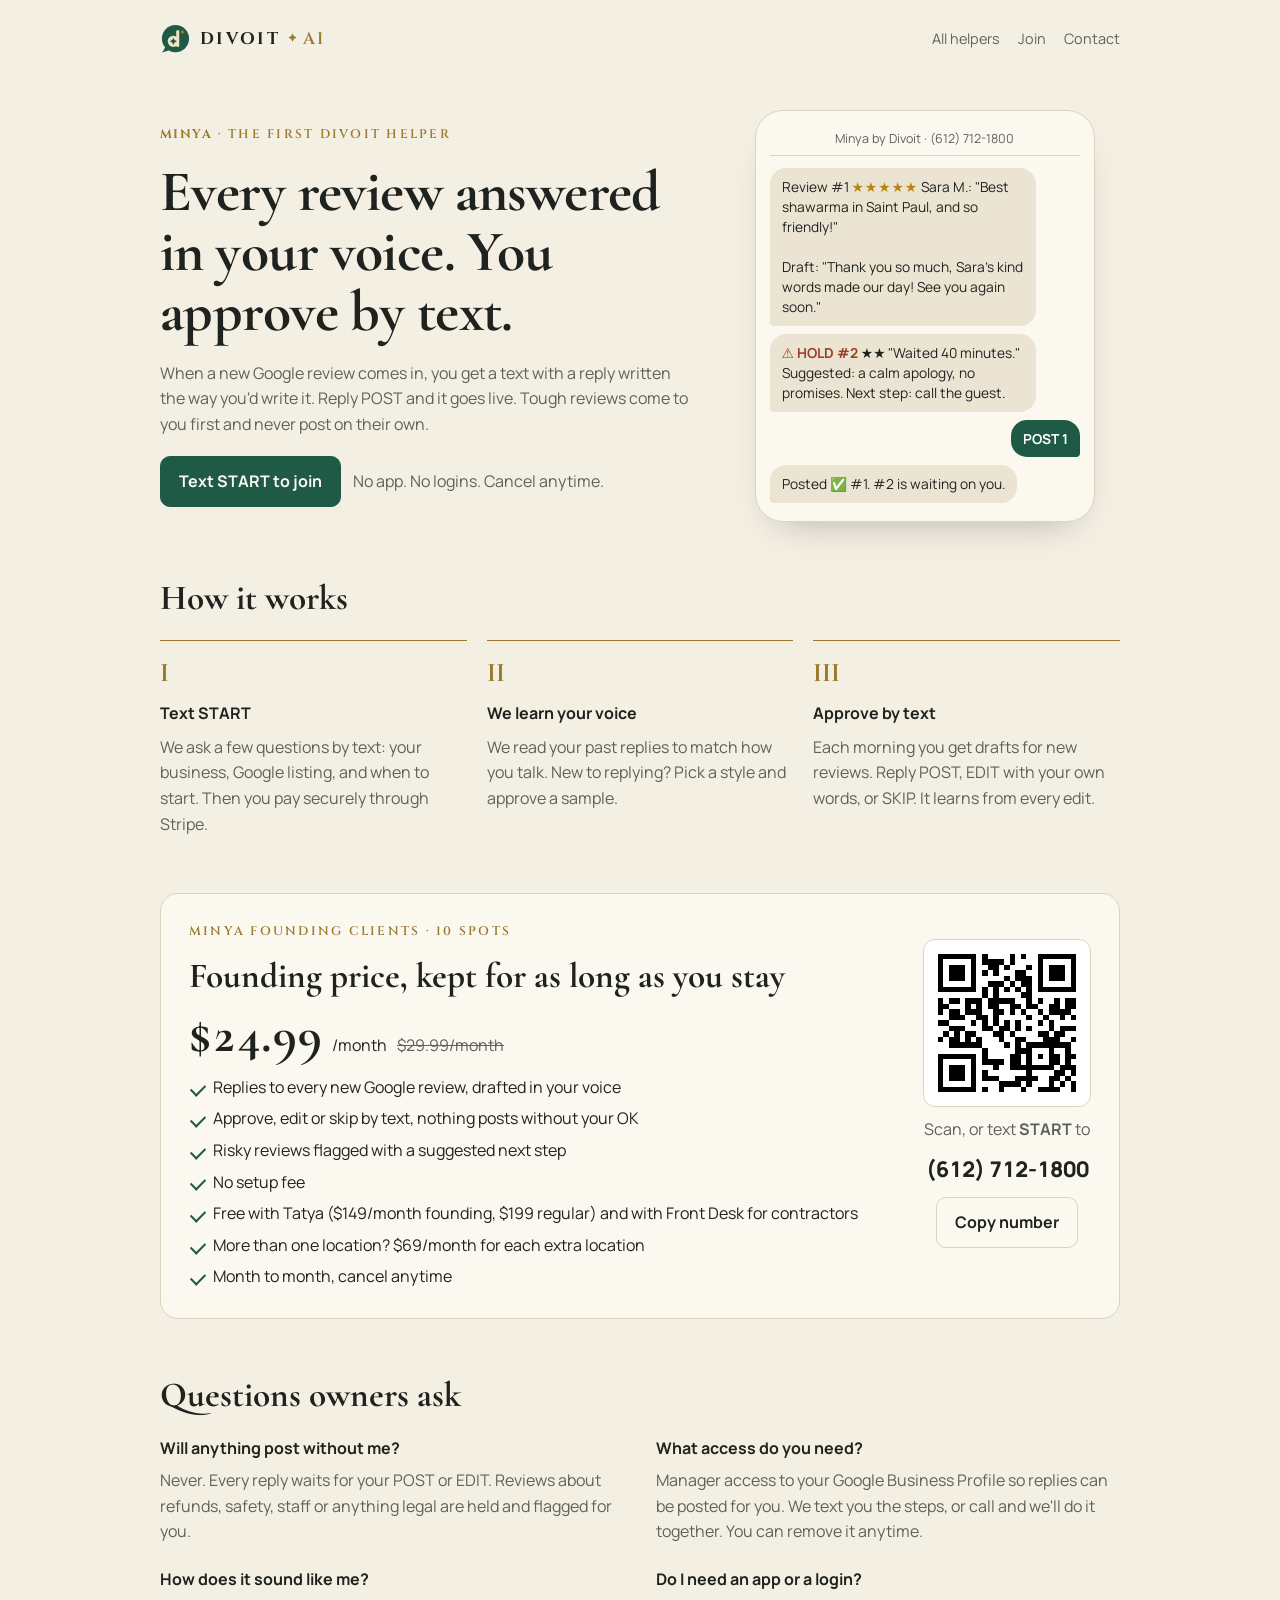
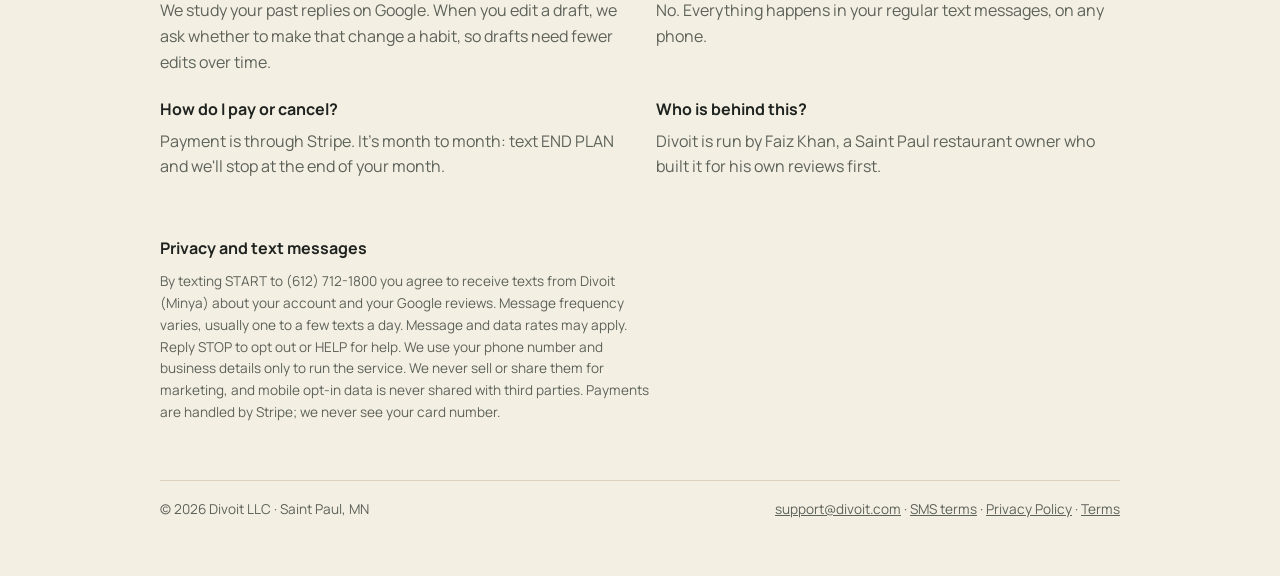
==== commit cb6ba16c: "New prices: Minya $24.99/$29.99, Tatya $149/$199 with Minya included; bundle retired Co-Authored-By:" ====
--- a/minya/index.html
+++ b/minya/index.html
@@ -4,9 +4,9 @@
 <meta charset="utf-8">
 <meta name="viewport" content="width=device-width,initial-scale=1,viewport-fit=cover">
 <title>Minya by Divoit · Google review replies you approve by text</title>
-<meta name="description" content="Minya, the first Divoit helper, answers every Google review in your voice. You get a text, reply POST, and it goes live. Founding price $49/month.">
+<meta name="description" content="Minya, the first Divoit helper, answers every Google review in your voice. You get a text, reply POST, and it goes live. Founding price $24.99/month, or free with Tatya or Front Desk.">
 <meta property="og:title" content="Minya by Divoit · Google review replies you approve by text">
-<meta property="og:description" content="Minya, the first Divoit helper, answers every Google review in your voice. You get a text, reply POST, and it goes live. Founding price $49/month.">
+<meta property="og:description" content="Minya, the first Divoit helper, answers every Google review in your voice. You get a text, reply POST, and it goes live. Founding price $24.99/month, or free with Tatya or Front Desk.">
 <meta property="og:url" content="https://divoit.com/minya/">
 <meta property="og:type" content="website">
 <link rel="canonical" href="https://divoit.com/minya/">
@@ -139,13 +139,13 @@
     <div class="offer-copy">
       <span class="eyebrow">Minya founding clients · 10 spots</span>
       <h2 id="offerH">Founding price, kept for as long as you stay</h2>
-      <div class="price"><b class="num">$49</b><span>/month</span><s>$99/month</s></div>
+      <div class="price"><b class="num">$24.99</b><span>/month</span><s>$29.99/month</s></div>
       <ul class="ticks">
         <li>Replies to every new Google review, drafted in your voice</li>
         <li>Approve, edit or skip by text, nothing posts without your OK</li>
         <li>Risky reviews flagged with a suggested next step</li>
         <li>No setup fee</li>
-        <li>Add Tatya for social posts: both for $129/month (regular $249)</li>
+        <li>Free with Tatya ($149/month founding, $199 regular) and with Front Desk for contractors</li>
         <li>More than one location? $69/month for each extra location</li>
         <li>Month to month, cancel anytime</li>
       </ul>
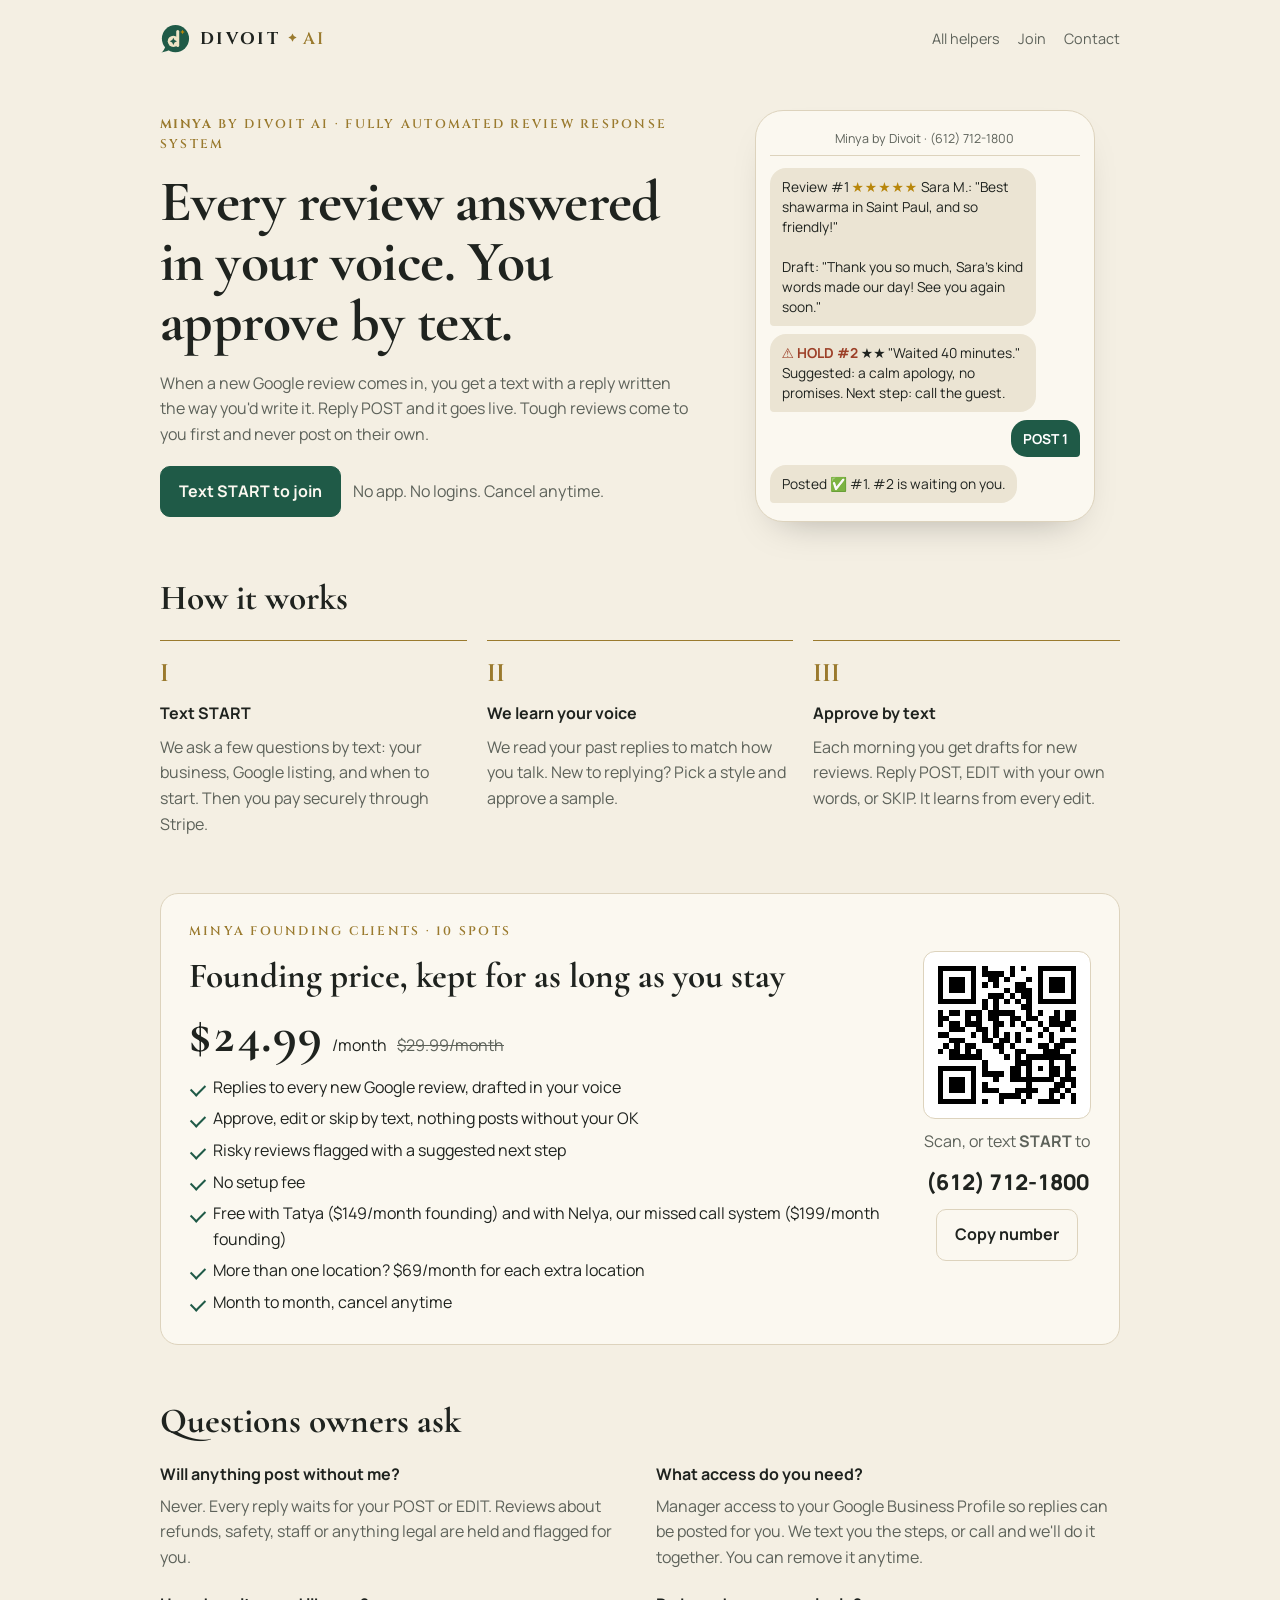
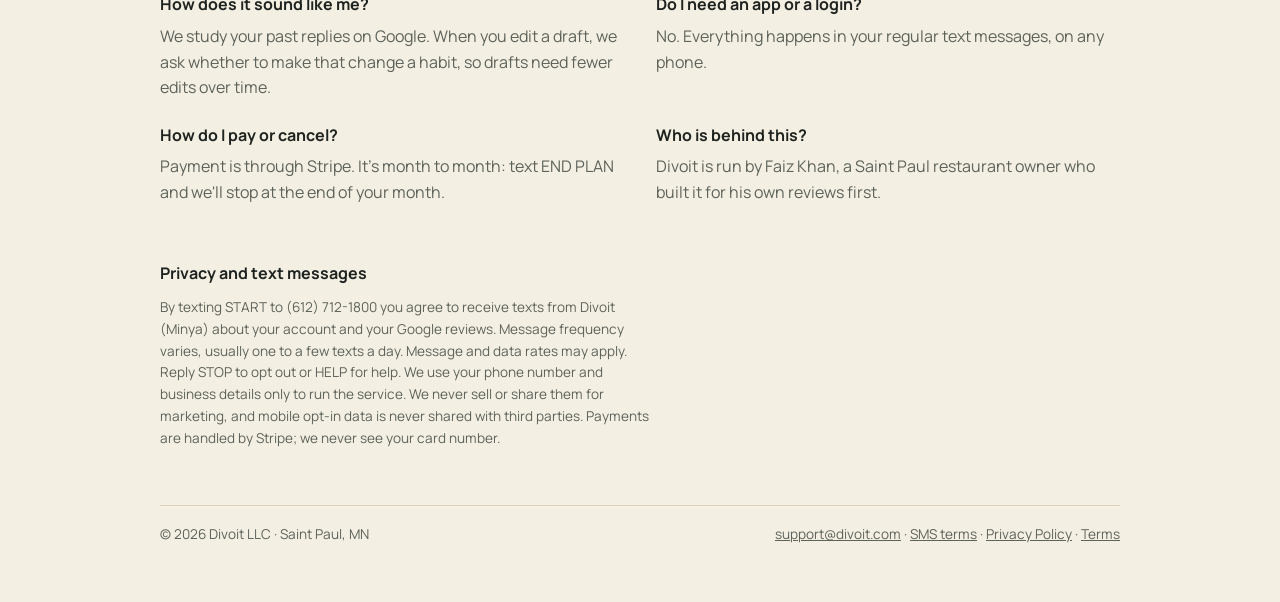
==== commit 93a64e69: "Nelya page; product names and prices on helper cards; Front Desk renamed Nelya Co-Authored-By: Claud" ====
--- a/minya/index.html
+++ b/minya/index.html
@@ -3,10 +3,10 @@
 <head>
 <meta charset="utf-8">
 <meta name="viewport" content="width=device-width,initial-scale=1,viewport-fit=cover">
-<title>Minya by Divoit · Google review replies you approve by text</title>
-<meta name="description" content="Minya, the first Divoit helper, answers every Google review in your voice. You get a text, reply POST, and it goes live. Founding price $24.99/month, or free with Tatya or Front Desk.">
-<meta property="og:title" content="Minya by Divoit · Google review replies you approve by text">
-<meta property="og:description" content="Minya, the first Divoit helper, answers every Google review in your voice. You get a text, reply POST, and it goes live. Founding price $24.99/month, or free with Tatya or Front Desk.">
+<title>Minya by Divoit AI · Fully automated review response system</title>
+<meta name="description" content="Minya, the first Divoit helper, answers every Google review in your voice. You get a text, reply POST, and it goes live. Founding price $24.99/month, or free with Tatya or Nelya.">
+<meta property="og:title" content="Minya by Divoit AI · Fully automated review response system">
+<meta property="og:description" content="Minya, the first Divoit helper, answers every Google review in your voice. You get a text, reply POST, and it goes live. Founding price $24.99/month, or free with Tatya or Nelya.">
 <meta property="og:url" content="https://divoit.com/minya/">
 <meta property="og:type" content="website">
 <link rel="canonical" href="https://divoit.com/minya/">
@@ -109,7 +109,7 @@
 
   <section class="hero">
     <div class="hero-copy">
-      <span class="eyebrow"><span class="pname">Minya</span> · the first Divoit helper</span>
+      <span class="eyebrow"><span class="pname">Minya</span> by Divoit AI · Fully automated review response system</span>
       <h1>Every review answered in your voice. You approve by text.</h1>
       <p class="muted">When a new Google review comes in, you get a text with a reply written the way you'd write it. Reply POST and it goes live. Tough reviews come to you first and never post on their own.</p>
       <div class="cta-row">
@@ -145,7 +145,7 @@
         <li>Approve, edit or skip by text, nothing posts without your OK</li>
         <li>Risky reviews flagged with a suggested next step</li>
         <li>No setup fee</li>
-        <li>Free with Tatya ($149/month founding, $199 regular) and with Front Desk for contractors</li>
+        <li>Free with Tatya ($149/month founding) and with Nelya, our missed call system ($199/month founding)</li>
         <li>More than one location? $69/month for each extra location</li>
         <li>Month to month, cancel anytime</li>
       </ul>
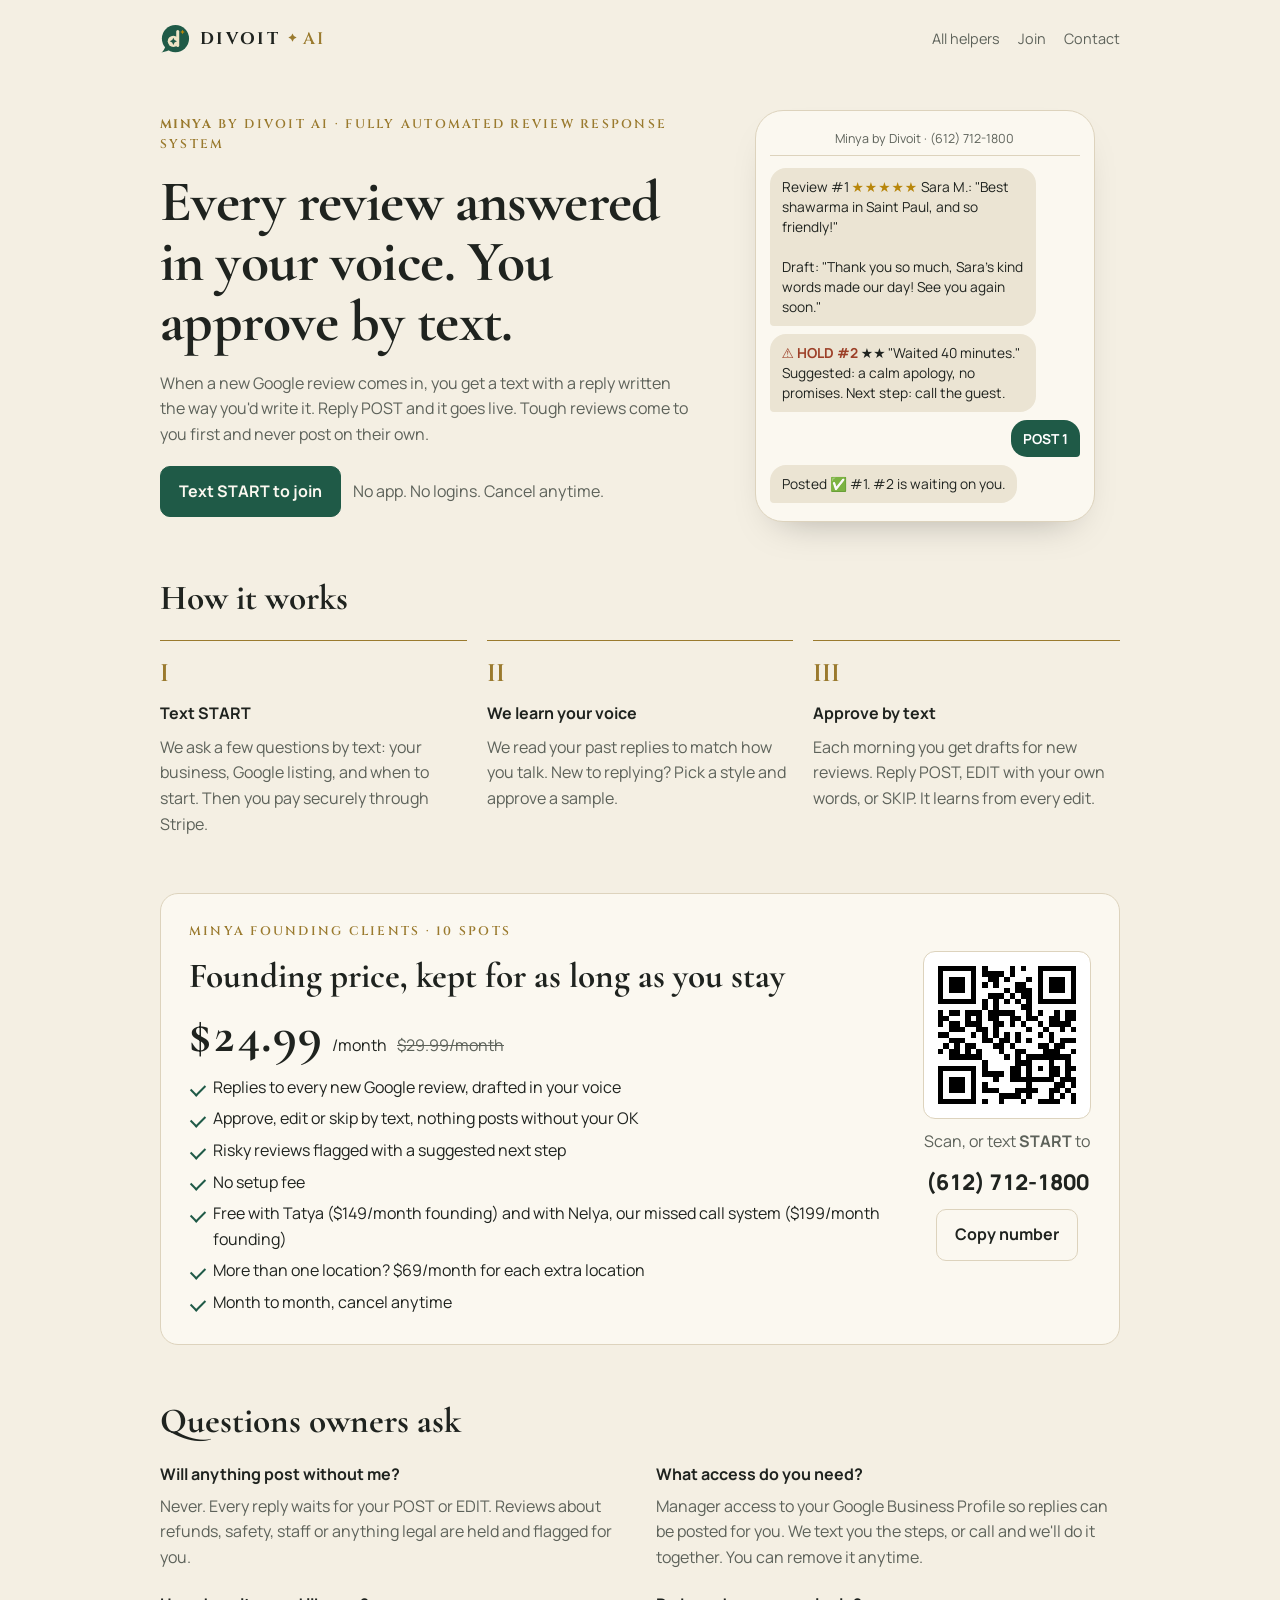
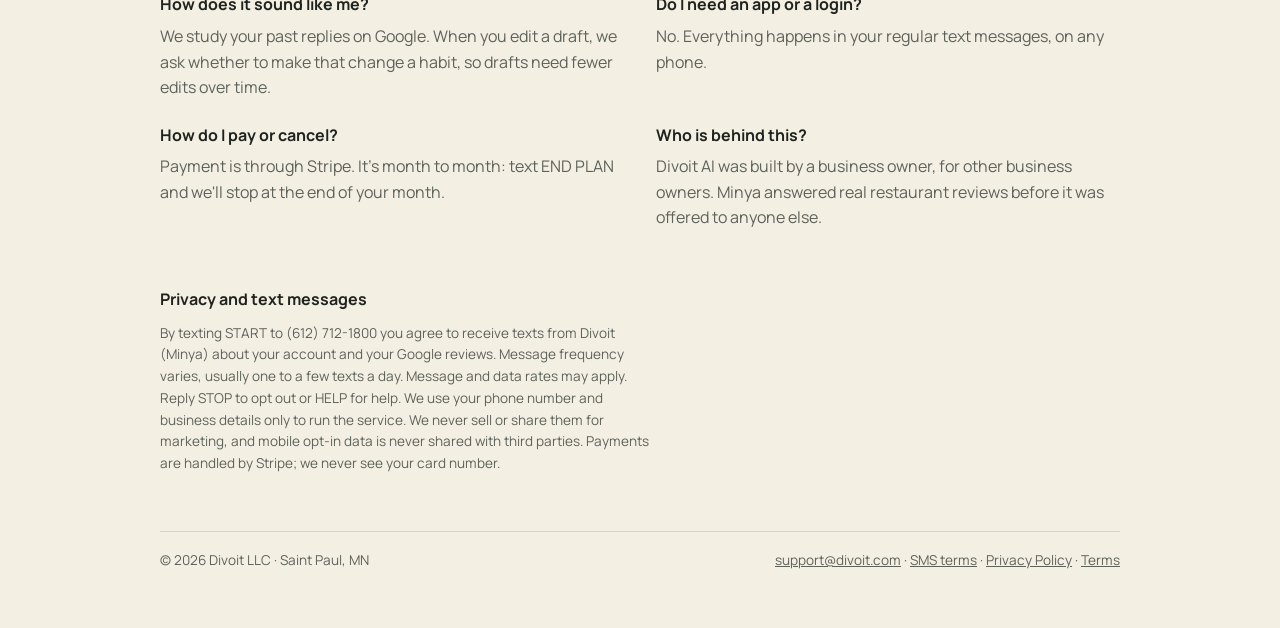
==== commit e20f32a3: "Remove founder name from site; 'built by a business owner, for other business owners' Co-Authored-By" ====
--- a/minya/index.html
+++ b/minya/index.html
@@ -167,7 +167,7 @@
       <div><h3>How does it sound like me?</h3><p class="muted">We study your past replies on Google. When you edit a draft, we ask whether to make that change a habit, so drafts need fewer edits over time.</p></div>
       <div><h3>Do I need an app or a login?</h3><p class="muted">No. Everything happens in your regular text messages, on any phone.</p></div>
       <div><h3>How do I pay or cancel?</h3><p class="muted">Payment is through Stripe. It's month to month: text END PLAN and we'll stop at the end of your month.</p></div>
-      <div><h3>Who is behind this?</h3><p class="muted">Divoit is run by Faiz Khan, a Saint Paul restaurant owner who built it for his own reviews first.</p></div>
+      <div><h3>Who is behind this?</h3><p class="muted">Divoit AI was built by a business owner, for other business owners. Minya answered real restaurant reviews before it was offered to anyone else.</p></div>
     </div>
   </section>
 
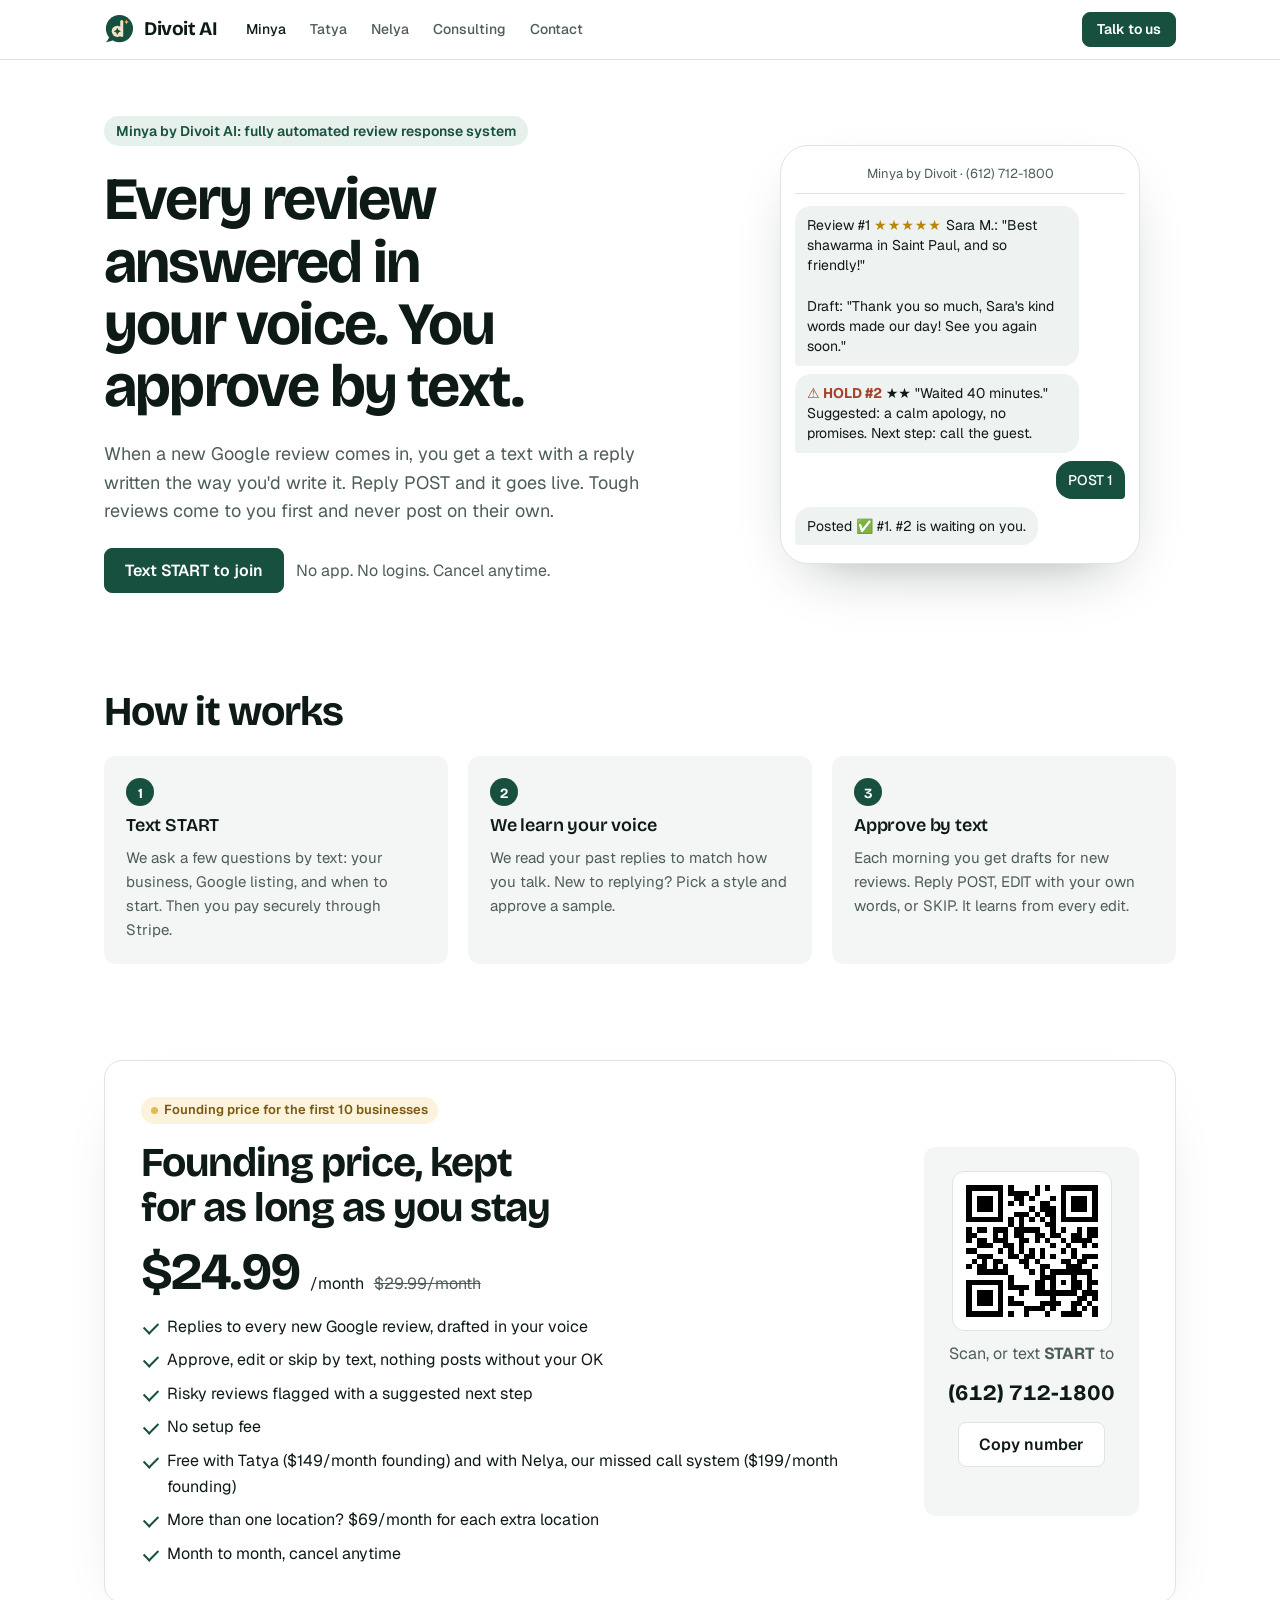
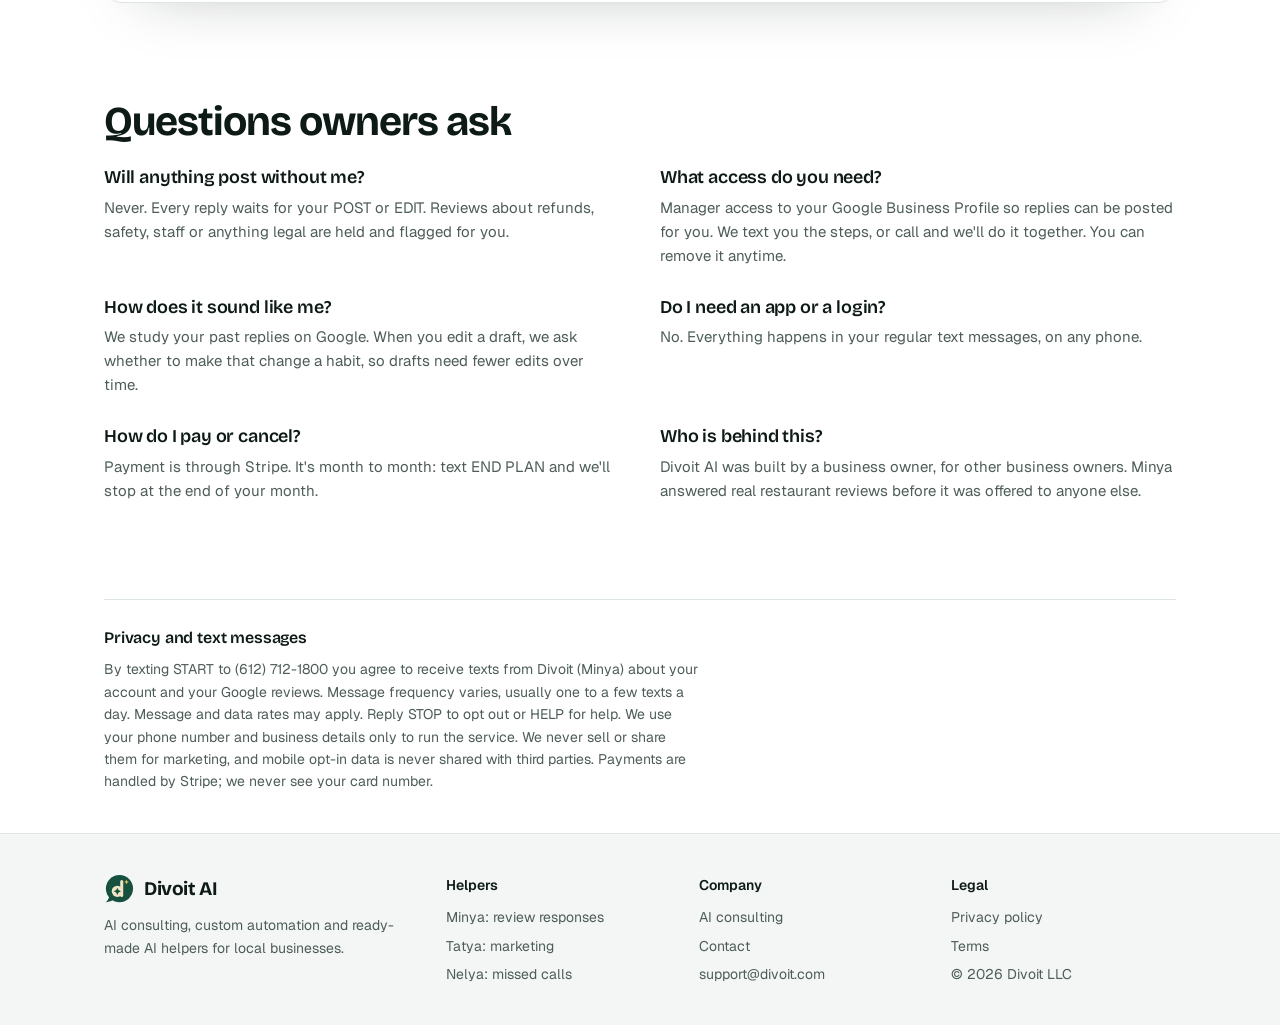
==== commit 1df53dfd: "Site redesign: shared stylesheet, new type system and colors, listing-style helper cards, consulting" ====
--- a/minya/index.html
+++ b/minya/index.html
@@ -13,103 +13,19 @@
 <link rel="icon" href="data:image/svg+xml,%3Csvg xmlns='http://www.w3.org/2000/svg' viewBox='0 0 64 64'%3E%3Ccircle cx='33' cy='31' r='29' fill='%231f5a47'/%3E%3Cpath d='M12,46 Q9,57 3,61 Q15,60 22,54 Z' fill='%231f5a47'/%3E%3Ccircle cx='28.5' cy='37' r='12' fill='%23efe4c6'/%3E%3Crect x='34.6' y='13' width='6.4' height='36' rx='3.2' fill='%23efe4c6'/%3E%3Cpath d='M28.5,29.3 Q29.809,35.691 36.2,37 Q29.809,38.309 28.5,44.7 Q27.191,38.309 20.8,37 Q27.191,35.691 28.5,29.3 Z' fill='%231f5a47'/%3E%3Cpath d='M48,12.2 Q48.96,16.04 52.8,17 Q48.96,17.96 48,21.8 Q47.04,17.96 43.2,17 Q47.04,16.04 48,12.2 Z' fill='%23e3b955'/%3E%3C/svg%3E">
 <link rel="preconnect" href="https://fonts.googleapis.com">
 <link rel="preconnect" href="https://fonts.gstatic.com" crossorigin>
-<link rel="stylesheet" href="https://fonts.googleapis.com/css2?family=Cinzel:wght@500;600;700&family=Cormorant+Garamond:wght@600;700&family=Manrope:wght@400;500;600;700;800&display=swap">
-<style>
-:root{
-  --bg:#f4efe3; --surface:#fbf8f0; --line:#ddd3bd; --fg:#1f231f; --muted:#5d625a;
-  --accent:#1f5a47; --accent-ink:#fbf8f0; --gold:#9a7a2e; --gold-soft:#efe4c6;
-  --bubble-in:#ebe4d3; --bubble-out:#1f5a47; --bubble-out-ink:#ffffff; --star:#b8860b; --hold:#9c3f27;
-  --font-rune:"Cinzel", "Trajan Pro", Georgia, serif;
-  --font-display:"Cormorant Garamond", Georgia, "Times New Roman", serif;
-  --font-ui:"Manrope", ui-sans-serif, system-ui, -apple-system, "Segoe UI", sans-serif;
-}
-@media (prefers-color-scheme: dark){:root:not([data-theme="light"]){
-  --bg:#121614; --surface:#1a201c; --line:#2f3832; --fg:#ece6d6; --muted:#a7a596;
-  --accent:#6cc4a3; --accent-ink:#0f1512; --gold:#d6b765; --gold-soft:#2c2a1e;
-  --bubble-in:#252c27; --bubble-out:#2f7d63; --bubble-out-ink:#ffffff; --star:#e3b955; --hold:#ec8a6c; color-scheme:dark}}
-:root[data-theme="dark"]{
-  --bg:#121614; --surface:#1a201c; --line:#2f3832; --fg:#ece6d6; --muted:#a7a596;
-  --accent:#6cc4a3; --accent-ink:#0f1512; --gold:#d6b765; --gold-soft:#2c2a1e;
-  --bubble-in:#252c27; --bubble-out:#2f7d63; --bubble-out-ink:#ffffff; --star:#e3b955; --hold:#ec8a6c; color-scheme:dark}
-*{box-sizing:border-box}
-body{margin:0;background:var(--bg);color:var(--fg);font-family:var(--font-ui);font-size:16px;line-height:1.6;
-  padding-left:max(16px, env(safe-area-inset-left, 0px));padding-right:max(16px, env(safe-area-inset-right, 0px));padding-block:24px 56px}
-.wrap{max-width:960px;margin:0 auto;display:flex;flex-direction:column;gap:56px}
-h1,h2,h3{margin:0;text-wrap:balance}
-h1{font-family:var(--font-display);font-weight:700;font-size:clamp(2.3rem,5.4vw,3.6rem);line-height:1.04;letter-spacing:-0.01em}
-h2{font-family:var(--font-display);font-weight:700;font-size:clamp(1.6rem,3.2vw,2.2rem);line-height:1.12}
-h3{font-size:1rem;font-weight:700}
-p{margin:0;max-width:62ch}
-a{color:inherit}
-.muted{color:var(--muted)}
-.eyebrow{font-family:var(--font-rune);font-size:.78rem;letter-spacing:.18em;text-transform:uppercase;font-weight:600;color:var(--gold)}
-.top{display:flex;justify-content:space-between;align-items:center;gap:12px;flex-wrap:wrap}
-.brand{display:flex;align-items:center;gap:10px;font-family:var(--font-rune);font-weight:700;letter-spacing:.14em;text-decoration:none;font-size:1.05rem}
-.brand svg{width:30px;height:30px;flex:none}.brand span svg{width:9px;height:9px;display:inline-block;vertical-align:.12em}
-.nav{display:flex;gap:18px;font-size:.9rem}
-.nav a{text-decoration:none;color:var(--muted)}
-.nav a:hover{color:var(--fg)}
-.rule{display:flex;align-items:center;gap:14px;color:var(--gold)}
-.rule::before,.rule::after{content:"";flex:1;height:1px;background:linear-gradient(90deg,transparent,var(--gold),transparent);opacity:.7}
-.rule span{font-size:.9rem;letter-spacing:.4em}
-.btn{font:inherit;font-weight:700;border-radius:10px;padding:12px 18px;border:1px solid var(--accent);background:var(--accent);color:var(--accent-ink);text-decoration:none;cursor:pointer;display:inline-flex;align-items:center;gap:8px}
-.btn.ghost{background:transparent;color:var(--fg);border-color:var(--line)}
-.btn:focus-visible,a:focus-visible{outline:2px solid var(--accent);outline-offset:3px}
-.num{font-variant-numeric:tabular-nums;font-weight:800}
-footer{border-top:1px solid var(--line);padding-top:18px;font-size:.85rem;color:var(--muted);display:flex;flex-wrap:wrap;justify-content:space-between;gap:10px}
-/* phone demo */
-.phone{background:var(--surface);border:1px solid var(--line);border-radius:28px;padding:18px 14px;display:flex;flex-direction:column;gap:8px;max-width:340px;width:100%;justify-self:center;box-shadow:0 18px 40px -24px rgba(0,0,0,.35)}
-.phone-top{text-align:center;font-size:.78rem;color:var(--muted);padding-bottom:6px;border-bottom:1px solid var(--line);margin-bottom:4px}
-.b{max-width:86%;padding:9px 12px;border-radius:16px;font-size:.86rem;line-height:1.45}
-.b.in{background:var(--bubble-in);align-self:flex-start;border-bottom-left-radius:4px}
-.b.out{background:var(--bubble-out);color:var(--bubble-out-ink);align-self:flex-end;border-bottom-right-radius:4px;font-weight:700}
-.stars{color:var(--star);letter-spacing:1px}
-.hold{color:var(--hold);font-weight:700}
-/* steps */
-.steps{display:grid;grid-template-columns:repeat(3,minmax(0,1fr));gap:20px}
-.step{display:flex;flex-direction:column;gap:8px;padding-top:14px;border-top:1px solid var(--gold)}
-.step .n{font-family:var(--font-rune);font-weight:600;font-size:1.5rem;color:var(--gold)}
-/* offer */
-.offer{background:var(--surface);border:1px solid var(--line);border-radius:18px;padding:28px;display:grid;grid-template-columns:1fr auto;gap:28px;align-items:center}
-.offer-copy{display:flex;flex-direction:column;gap:14px;min-width:0}
-.price{display:flex;align-items:baseline;gap:10px;flex-wrap:wrap}
-.price b{font-family:var(--font-display);font-size:3.2rem;line-height:1}
-.price s{color:var(--muted)}
-ul.ticks{list-style:none;margin:0;padding:0;display:flex;flex-direction:column;gap:6px}
-ul.ticks li{padding-left:24px;position:relative}
-ul.ticks li::before{content:"";position:absolute;left:2px;top:.55em;width:12px;height:7px;border-left:2px solid var(--accent);border-bottom:2px solid var(--accent);transform:rotate(-45deg)}
-.join{display:flex;flex-direction:column;align-items:center;gap:10px;text-align:center}
-.qr{width:168px;height:168px;background:#fff;border-radius:12px;padding:8px;border:1px solid var(--line);image-rendering:pixelated}
-.phone-num{font-size:1.35rem}
-.copy-note{font-size:.8rem;color:var(--muted);min-height:1.2em}
-/* faq */
-.faq{display:grid;grid-template-columns:repeat(2,minmax(0,1fr));gap:22px 32px}
-.faq div{display:flex;flex-direction:column;gap:6px}
-.legal{display:flex;flex-direction:column;gap:10px;font-size:.85rem;color:var(--muted)}
-.legal h3{color:var(--fg)}
-@media (max-width:760px){
-  .hero,.offer{grid-template-columns:1fr}
-  .steps,.faq{grid-template-columns:1fr}
-  .wrap{gap:44px}
-}
-
-.hero{display:grid;grid-template-columns:1.15fr .85fr;gap:40px;align-items:center}
-.hero-copy{display:flex;flex-direction:column;gap:18px;min-width:0}
-.cta-row{display:flex;flex-wrap:wrap;gap:12px;align-items:center}
-.pname{font-family:var(--font-rune);letter-spacing:.12em;font-weight:700;color:var(--gold)}
-@media (max-width:760px){.hero,.offer{grid-template-columns:1fr}}
-</style>
+<link rel="stylesheet" href="https://fonts.googleapis.com/css2?family=Bricolage+Grotesque:opsz,wght@12..96,600;12..96,700&family=Geist:wght@400;500;600;700&display=swap">
+<link rel="stylesheet" href="/assets/site.css">
 </head>
 <body>
+<header class="site-header"><div class="bar">
+  <a class="brand" href="/" aria-label="Divoit AI home"><svg viewBox="0 0 64 64" aria-hidden="true"><circle cx="33" cy="31" r="29" fill="#17503f"/><path d="M12,46 Q9,57 3,61 Q15,60 22,54 Z" fill="#17503f"/><circle cx="28.5" cy="37" r="12" fill="#efe4c6"/><rect x="34.6" y="13" width="6.4" height="36" rx="3.2" fill="#efe4c6"/><path d="M28.5,29.3 Q29.809,35.691 36.2,37 Q29.809,38.309 28.5,44.7 Q27.191,38.309 20.8,37 Q27.191,35.691 28.5,29.3 Z" fill="#17503f"/><path d="M48,12.2 Q48.96,16.04 52.8,17 Q48.96,17.96 48,21.8 Q47.04,17.96 43.2,17 Q47.04,16.04 48,12.2 Z" fill="#e3b955"/></svg>Divoit AI</a>
+  <nav class="nav" aria-label="Main"><a href="/minya/" aria-current="page">Minya</a><a href="/tatya/">Tatya</a><a href="/nelya/">Nelya</a><a href="/#consulting">Consulting</a><a href="/#contact">Contact</a></nav>
+  <a class="btn sm" href="/#contact">Talk to us</a>
+</div></header>
 <div class="wrap">
-  <div class="top">
-    <a class="brand" href="/" aria-label="Divoit AI"><svg viewBox="0 0 64 64" aria-hidden="true"><circle cx="33" cy="31" r="29" fill="var(--accent)"/><path d="M12,46 Q9,57 3,61 Q15,60 22,54 Z" fill="var(--accent)"/><circle cx="28.5" cy="37" r="12" fill="var(--gold-soft)"/><rect x="34.6" y="13" width="6.4" height="36" rx="3.2" fill="var(--gold-soft)"/><path d="M28.5,29.3 Q29.809,35.691 36.2,37 Q29.809,38.309 28.5,44.7 Q27.191,38.309 20.8,37 Q27.191,35.691 28.5,29.3 Z" fill="var(--accent)"/><path d="M48,12.2 Q48.96,16.04 52.8,17 Q48.96,17.96 48,21.8 Q47.04,17.96 43.2,17 Q47.04,16.04 48,12.2 Z" fill="var(--star)"/></svg><span>DIVOIT<svg viewBox="0 0 12 12" aria-hidden="true" style="margin:0 .35em 0 .45em"><path d="M6,0.5 Q7.1,4.9 11.5,6 Q7.1,7.1 6,11.5 Q4.9,7.1 0.5,6 Q4.9,4.9 6,0.5 Z" fill="var(--gold)"/></svg><span style="color:var(--gold);font-weight:600">AI</span></span></a>
-    <nav class="nav" aria-label="Main"><a href="/#helpers">All helpers</a><a href="#join">Join</a><a href="mailto:support@divoit.com">Contact</a></nav>
-  </div>
-
   <section class="hero">
     <div class="hero-copy">
-      <span class="eyebrow"><span class="pname">Minya</span> by Divoit AI · Fully automated review response system</span>
+      <span class="eyebrow">Minya by Divoit AI: fully automated review response system</span>
       <h1>Every review answered in your voice. You approve by text.</h1>
       <p class="muted">When a new Google review comes in, you get a text with a reply written the way you'd write it. Reply POST and it goes live. Tough reviews come to you first and never post on their own.</p>
       <div class="cta-row">
@@ -137,7 +53,7 @@
 
   <section class="offer" id="join" aria-labelledby="offerH">
     <div class="offer-copy">
-      <span class="eyebrow">Minya founding clients · 10 spots</span>
+      <span class="badge gold">Founding price for the first 10 businesses</span>
       <h2 id="offerH">Founding price, kept for as long as you stay</h2>
       <div class="price"><b class="num">$24.99</b><span>/month</span><s>$29.99/month</s></div>
       <ul class="ticks">
@@ -175,9 +91,13 @@
     <h3 id="privH">Privacy and text messages</h3>
     <p>By texting START to (612) 712-1800 you agree to receive texts from Divoit (Minya) about your account and your Google reviews. Message frequency varies, usually one to a few texts a day. Message and data rates may apply. Reply STOP to opt out or HELP for help. We use your phone number and business details only to run the service. We never sell or share them for marketing, and mobile opt-in data is never shared with third parties. Payments are handled by Stripe; we never see your card number.</p>
   </section>
-
-  <footer><span>© 2026 Divoit LLC · Saint Paul, MN</span><span><a href="mailto:support@divoit.com">support@divoit.com</a> · <a href="#privacy">SMS terms</a> · <a href="/privacy/">Privacy Policy</a> · <a href="/terms/">Terms</a></span></footer>
 </div>
+<footer class="site-footer"><div class="foot">
+  <div><a class="brand" href="/"><svg viewBox="0 0 64 64" aria-hidden="true"><circle cx="33" cy="31" r="29" fill="#17503f"/><path d="M12,46 Q9,57 3,61 Q15,60 22,54 Z" fill="#17503f"/><circle cx="28.5" cy="37" r="12" fill="#efe4c6"/><rect x="34.6" y="13" width="6.4" height="36" rx="3.2" fill="#efe4c6"/><path d="M28.5,29.3 Q29.809,35.691 36.2,37 Q29.809,38.309 28.5,44.7 Q27.191,38.309 20.8,37 Q27.191,35.691 28.5,29.3 Z" fill="#17503f"/><path d="M48,12.2 Q48.96,16.04 52.8,17 Q48.96,17.96 48,21.8 Q47.04,17.96 43.2,17 Q47.04,16.04 48,12.2 Z" fill="#e3b955"/></svg>Divoit AI</a><p>AI consulting, custom automation and ready-made AI helpers for local businesses.</p></div>
+  <div><h4>Helpers</h4><ul><li><a href="/minya/">Minya: review responses</a></li><li><a href="/tatya/">Tatya: marketing</a></li><li><a href="/nelya/">Nelya: missed calls</a></li></ul></div>
+  <div><h4>Company</h4><ul><li><a href="/#consulting">AI consulting</a></li><li><a href="/#contact">Contact</a></li><li><a href="mailto:support@divoit.com">support@divoit.com</a></li></ul></div>
+  <div><h4>Legal</h4><ul><li><a href="/privacy/">Privacy policy</a></li><li><a href="/terms/">Terms</a></li><li>&copy; 2026 Divoit LLC</li></ul></div>
+</div></footer>
 
 <script>
 document.getElementById("copyBtn").addEventListener("click", async () => {
--- a/assets/site.css
+++ b/assets/site.css
@@ -0,0 +1,158 @@
+/* Divoit AI site styles */
+:root{
+  --paper:#ffffff; --mist:#f3f6f5; --ink:#0e1a16; --slate:#4e5d58; --line:#dde5e2;
+  --pine:#17503f; --pine-deep:#0f3d30; --mint:#e6f1ec; --honey:#e3b955; --honey-tint:#fbf3dc;
+  --bubble-in:#eef2f0; --bubble-out:#17503f; --star:#b8860b; --hold:#a8432b;
+  --font-head:"Bricolage Grotesque", "Segoe UI", system-ui, sans-serif;
+  --font-body:"Geist", ui-sans-serif, system-ui, -apple-system, "Segoe UI", sans-serif;
+  --r-sm:8px; --r-md:12px; --r-lg:18px;
+  /* type scale: 14 / 16 / 18 / 22 / 30 / 44 / 60 */
+  --t-xs:.875rem; --t-sm:1rem; --t-md:1.125rem; --t-lg:1.375rem; --t-xl:1.875rem; --t-2xl:2.75rem; --t-3xl:3.75rem;
+}
+*{box-sizing:border-box}
+html{-webkit-text-size-adjust:100%}
+body{margin:0;background:var(--paper);color:var(--ink);font-family:var(--font-body);font-size:var(--t-sm);line-height:1.6;-webkit-font-smoothing:antialiased}
+h1,h2,h3{margin:0;font-family:var(--font-head);color:var(--ink);text-wrap:balance}
+h1{font-size:clamp(2.4rem,5.2vw,var(--t-3xl));line-height:1.04;font-weight:700;letter-spacing:-.03em}
+h2{font-size:clamp(1.75rem,3.2vw,var(--t-2xl));line-height:1.1;font-weight:700;letter-spacing:-.025em}
+h3{font-size:var(--t-md);line-height:1.3;font-weight:600;letter-spacing:-.01em}
+p{margin:0;max-width:66ch}
+a{color:inherit}
+.muted{color:var(--slate)}
+.num{font-variant-numeric:tabular-nums;font-weight:700}
+:focus-visible{outline:2px solid var(--pine);outline-offset:3px;border-radius:4px}
+
+/* header */
+.site-header{position:sticky;top:0;z-index:10;background:rgba(255,255,255,.92);backdrop-filter:saturate(1.4) blur(10px);border-bottom:1px solid var(--line)}
+.bar{max-width:1120px;margin:0 auto;padding:12px 24px;display:flex;align-items:center;gap:28px}
+.brand{display:flex;align-items:center;gap:10px;text-decoration:none;font-family:var(--font-head);font-weight:700;font-size:1.2rem;letter-spacing:-.02em}
+.brand svg{width:30px;height:30px;flex:none}
+.nav{display:flex;gap:24px;font-size:var(--t-xs);font-weight:500}
+.nav a{text-decoration:none;color:var(--slate)}
+.nav a:hover,.nav a[aria-current]{color:var(--ink)}
+.bar .btn{margin-left:auto}
+
+/* layout */
+.wrap{max-width:1120px;margin:0 auto;padding:56px 24px 40px;display:flex;flex-direction:column;gap:96px}
+.band{background:var(--mist);border-top:1px solid var(--line);border-bottom:1px solid var(--line)}
+.band > .wrap{padding-block:72px}
+.section-head{display:flex;flex-direction:column;gap:12px;max-width:720px}
+.section-head p{font-size:var(--t-md);color:var(--slate)}
+
+/* buttons */
+.btn{font:inherit;font-weight:600;font-size:var(--t-sm);border-radius:var(--r-sm);padding:12px 20px;border:1px solid var(--pine);background:var(--pine);color:#fff;text-decoration:none;cursor:pointer;display:inline-flex;align-items:center;gap:8px;line-height:1.2;transition:background .15s ease}
+.btn:hover{background:var(--pine-deep);border-color:var(--pine-deep)}
+.btn.ghost{background:var(--paper);color:var(--ink);border-color:var(--line)}
+.btn.ghost:hover{border-color:var(--slate);background:var(--paper)}
+.btn.sm{padding:8px 14px;font-size:var(--t-xs)}
+.cta-row{display:flex;flex-wrap:wrap;gap:12px;align-items:center}
+
+/* small labels */
+.eyebrow{display:inline-flex;align-items:center;gap:8px;align-self:flex-start;font-size:var(--t-xs);font-weight:600;color:var(--pine);background:var(--mint);border-radius:999px;padding:4px 12px}
+.pname{font-weight:700}
+.badge{align-self:flex-start;display:inline-flex;align-items:center;gap:6px;font-size:.8125rem;font-weight:600;border-radius:999px;padding:3px 10px;background:var(--mint);color:var(--pine)}
+.badge::before{content:"";width:7px;height:7px;border-radius:50%;background:#2f9a6e}
+.badge.gold{background:var(--honey-tint);color:#7a5a12}
+.badge.gold::before{background:var(--honey)}
+.tags{display:flex;flex-wrap:wrap;gap:6px}
+.tags span{font-size:.8125rem;color:var(--slate);background:var(--mist);border:1px solid var(--line);border-radius:999px;padding:2px 10px}
+
+/* home hero */
+.home-hero{display:grid;grid-template-columns:1.1fr .9fr;gap:56px;align-items:center}
+.home-hero .lead{font-size:var(--t-md);color:var(--slate);max-width:54ch}
+.hero-copy{display:flex;flex-direction:column;gap:22px;min-width:0}
+.proof{display:flex;flex-wrap:wrap;gap:20px;font-size:var(--t-xs);color:var(--slate)}
+.proof span{display:inline-flex;align-items:center;gap:8px}
+.proof span::before{content:"";width:14px;height:8px;border-left:2px solid var(--pine);border-bottom:2px solid var(--pine);transform:rotate(-45deg) translateY(-2px)}
+
+/* product listing cards */
+.listing{display:grid;grid-template-columns:repeat(3,minmax(0,1fr));gap:20px}
+.pcard{background:var(--paper);border:1px solid var(--line);border-radius:var(--r-lg);padding:24px;display:flex;flex-direction:column;gap:14px;text-decoration:none;color:inherit;transition:border-color .15s ease,box-shadow .15s ease}
+.pcard:hover{border-color:var(--pine);box-shadow:0 12px 32px -20px rgba(23,80,63,.45)}
+.pcard-top{display:flex;align-items:center;gap:12px}
+.ptile{width:44px;height:44px;border-radius:var(--r-md);background:var(--pine);color:#fff;display:grid;place-items:center;font-family:var(--font-head);font-weight:700;font-size:1.25rem;flex:none}
+.pcard-name{display:flex;flex-direction:column;line-height:1.2}
+.pcard-name b{font-family:var(--font-head);font-size:var(--t-lg);letter-spacing:-.02em}
+.pcard-name small{font-size:.8125rem;color:var(--slate)}
+.pcard h3{font-size:var(--t-md)}
+.pcard p{font-size:.9375rem;color:var(--slate)}
+.pcard-price{display:flex;align-items:baseline;gap:8px;padding-top:14px;border-top:1px solid var(--line);margin-top:auto}
+.pcard-price b{font-family:var(--font-head);font-size:var(--t-xl);letter-spacing:-.02em}
+.pcard-price span{font-size:var(--t-xs);color:var(--slate);white-space:nowrap}
+.pcard-price s{font-size:var(--t-xs);color:var(--slate);margin-left:auto}
+.pcard .go{font-weight:600;color:var(--pine);font-size:.9375rem}
+
+/* services */
+.services{display:grid;grid-template-columns:repeat(3,minmax(0,1fr));gap:20px}
+.service{background:var(--paper);border:1px solid var(--line);border-radius:var(--r-md);padding:22px;display:flex;flex-direction:column;gap:8px}
+.service p{font-size:.9375rem;color:var(--slate)}
+
+/* principles */
+.pillars{display:grid;grid-template-columns:repeat(3,minmax(0,1fr));gap:32px}
+.pillar{display:flex;flex-direction:column;gap:8px}
+.pillar p{color:var(--slate);font-size:.9375rem}
+
+/* contact */
+.contact{display:grid;grid-template-columns:1.2fr .8fr;gap:40px;align-items:center;background:var(--pine);color:#fff;border-radius:var(--r-lg);padding:44px}
+.contact h2{color:#fff}
+.contact p{color:#cfe3da;font-size:var(--t-md)}
+.contact .btn{background:#fff;color:var(--pine);border-color:#fff}
+.contact .btn:hover{background:var(--mint)}
+.contact .btn.ghost{background:transparent;color:#fff;border-color:rgba(255,255,255,.45)}
+.contact-lines{display:flex;flex-direction:column;gap:10px;font-size:var(--t-md)}
+.contact-lines a{color:#fff;text-decoration:none;font-weight:600}
+
+/* product pages */
+.hero{display:grid;grid-template-columns:1.15fr .85fr;gap:56px;align-items:center}
+.hero .hero-copy > p{font-size:var(--t-md)}
+.phone{background:var(--paper);border:1px solid var(--line);border-radius:28px;padding:18px 14px;display:flex;flex-direction:column;gap:8px;max-width:360px;width:100%;justify-self:center;box-shadow:0 24px 60px -32px rgba(14,26,22,.45)}
+.phone-top{text-align:center;font-size:.8125rem;color:var(--slate);padding-bottom:8px;border-bottom:1px solid var(--line);margin-bottom:4px}
+.b{max-width:86%;padding:9px 12px;border-radius:16px;font-size:.875rem;line-height:1.45}
+.b.in{background:var(--bubble-in);align-self:flex-start;border-bottom-left-radius:4px}
+.b.out{background:var(--bubble-out);color:#fff;align-self:flex-end;border-bottom-right-radius:4px;font-weight:500}
+.stars{color:var(--star);letter-spacing:1px}
+.hold{color:var(--hold);font-weight:700}
+.thumb{border-radius:10px;height:120px;background:linear-gradient(135deg,var(--mint),var(--bubble-in));display:grid;place-items:center;font-size:.8rem;color:var(--slate)}
+.steps{display:grid;grid-template-columns:repeat(3,minmax(0,1fr));gap:20px;counter-reset:step}
+.step{display:flex;flex-direction:column;gap:8px;background:var(--mist);border-radius:var(--r-md);padding:22px}
+.step .n{font-family:var(--font-head);font-weight:700;font-size:var(--t-xs);color:#fff;background:var(--pine);width:28px;height:28px;border-radius:50%;display:grid;place-items:center;font-size:0}
+.step .n::after{counter-increment:step;content:counter(step);font-size:.875rem}
+.step p{font-size:.9375rem}
+.offer{background:var(--paper);border:1px solid var(--line);border-radius:var(--r-lg);padding:36px;display:grid;grid-template-columns:1fr auto;gap:36px;align-items:center;box-shadow:0 24px 60px -40px rgba(14,26,22,.35)}
+.offer-copy{display:flex;flex-direction:column;gap:16px;min-width:0}
+.price{display:flex;align-items:baseline;gap:10px;flex-wrap:wrap}
+.price b{font-family:var(--font-head);font-size:3.25rem;line-height:1;letter-spacing:-.03em}
+.price s{color:var(--slate)}
+ul.ticks{list-style:none;margin:0;padding:0;display:flex;flex-direction:column;gap:8px}
+ul.ticks li{padding-left:26px;position:relative}
+ul.ticks li::before{content:"";position:absolute;left:3px;top:.5em;width:12px;height:7px;border-left:2px solid var(--pine);border-bottom:2px solid var(--pine);transform:rotate(-45deg)}
+.join{display:flex;flex-direction:column;align-items:center;gap:10px;text-align:center;background:var(--mist);border-radius:var(--r-md);padding:24px}
+.qr{width:160px;height:160px;background:#fff;border-radius:12px;padding:8px;border:1px solid var(--line);image-rendering:pixelated}
+.phone-num{font-family:var(--font-head);font-size:var(--t-lg)}
+.copy-note{font-size:.8125rem;color:var(--slate);min-height:1.2em}
+.faq{display:grid;grid-template-columns:repeat(2,minmax(0,1fr));gap:28px 40px}
+.faq div{display:flex;flex-direction:column;gap:6px}
+.faq p{font-size:.9375rem}
+.legal{display:flex;flex-direction:column;gap:10px;font-size:var(--t-xs);color:var(--slate);border-top:1px solid var(--line);padding-top:28px}
+.legal h3{font-size:var(--t-sm)}
+
+/* footer */
+.site-footer{border-top:1px solid var(--line);background:var(--mist)}
+.foot{max-width:1120px;margin:0 auto;padding:40px 24px;display:grid;grid-template-columns:1.4fr 1fr 1fr 1fr;gap:28px;font-size:var(--t-xs);color:var(--slate)}
+.foot h4{margin:0 0 10px;font-size:var(--t-xs);font-weight:600;color:var(--ink)}
+.foot ul{list-style:none;margin:0;padding:0;display:flex;flex-direction:column;gap:6px}
+.foot a{text-decoration:none}
+.foot a:hover{color:var(--ink)}
+.foot .brand{margin-bottom:10px;color:var(--ink)}
+footer.simple{max-width:1120px;margin:0 auto;padding:24px;border-top:1px solid var(--line);font-size:var(--t-xs);color:var(--slate);display:flex;flex-wrap:wrap;justify-content:space-between;gap:10px}
+
+@media (max-width:900px){
+  .home-hero,.hero,.offer,.contact{grid-template-columns:1fr}
+  .listing,.services,.pillars,.steps{grid-template-columns:1fr}
+  .faq{grid-template-columns:1fr}
+  .foot{grid-template-columns:1fr 1fr}
+  .nav{display:none}
+  .wrap{gap:72px;padding-top:40px}
+  .contact{padding:28px}
+}
+@media (prefers-reduced-motion:reduce){*{transition:none!important}}
